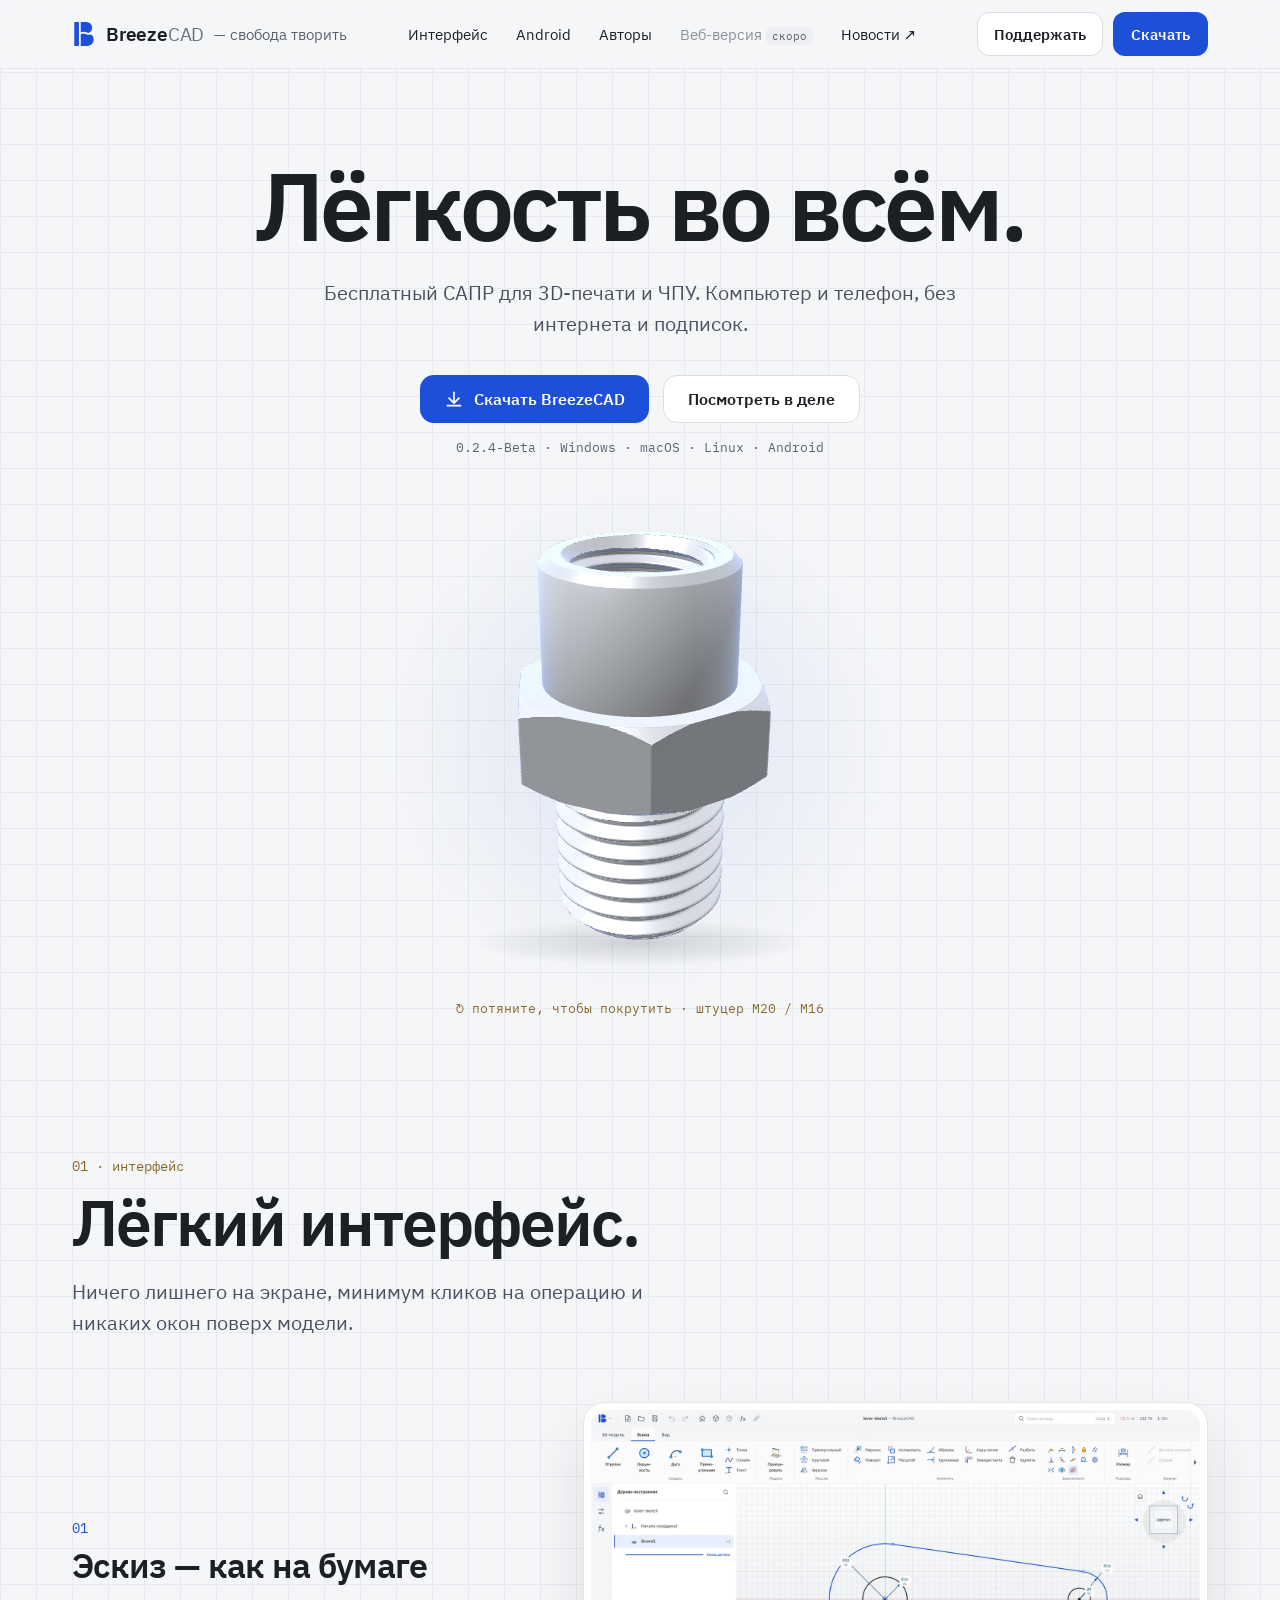
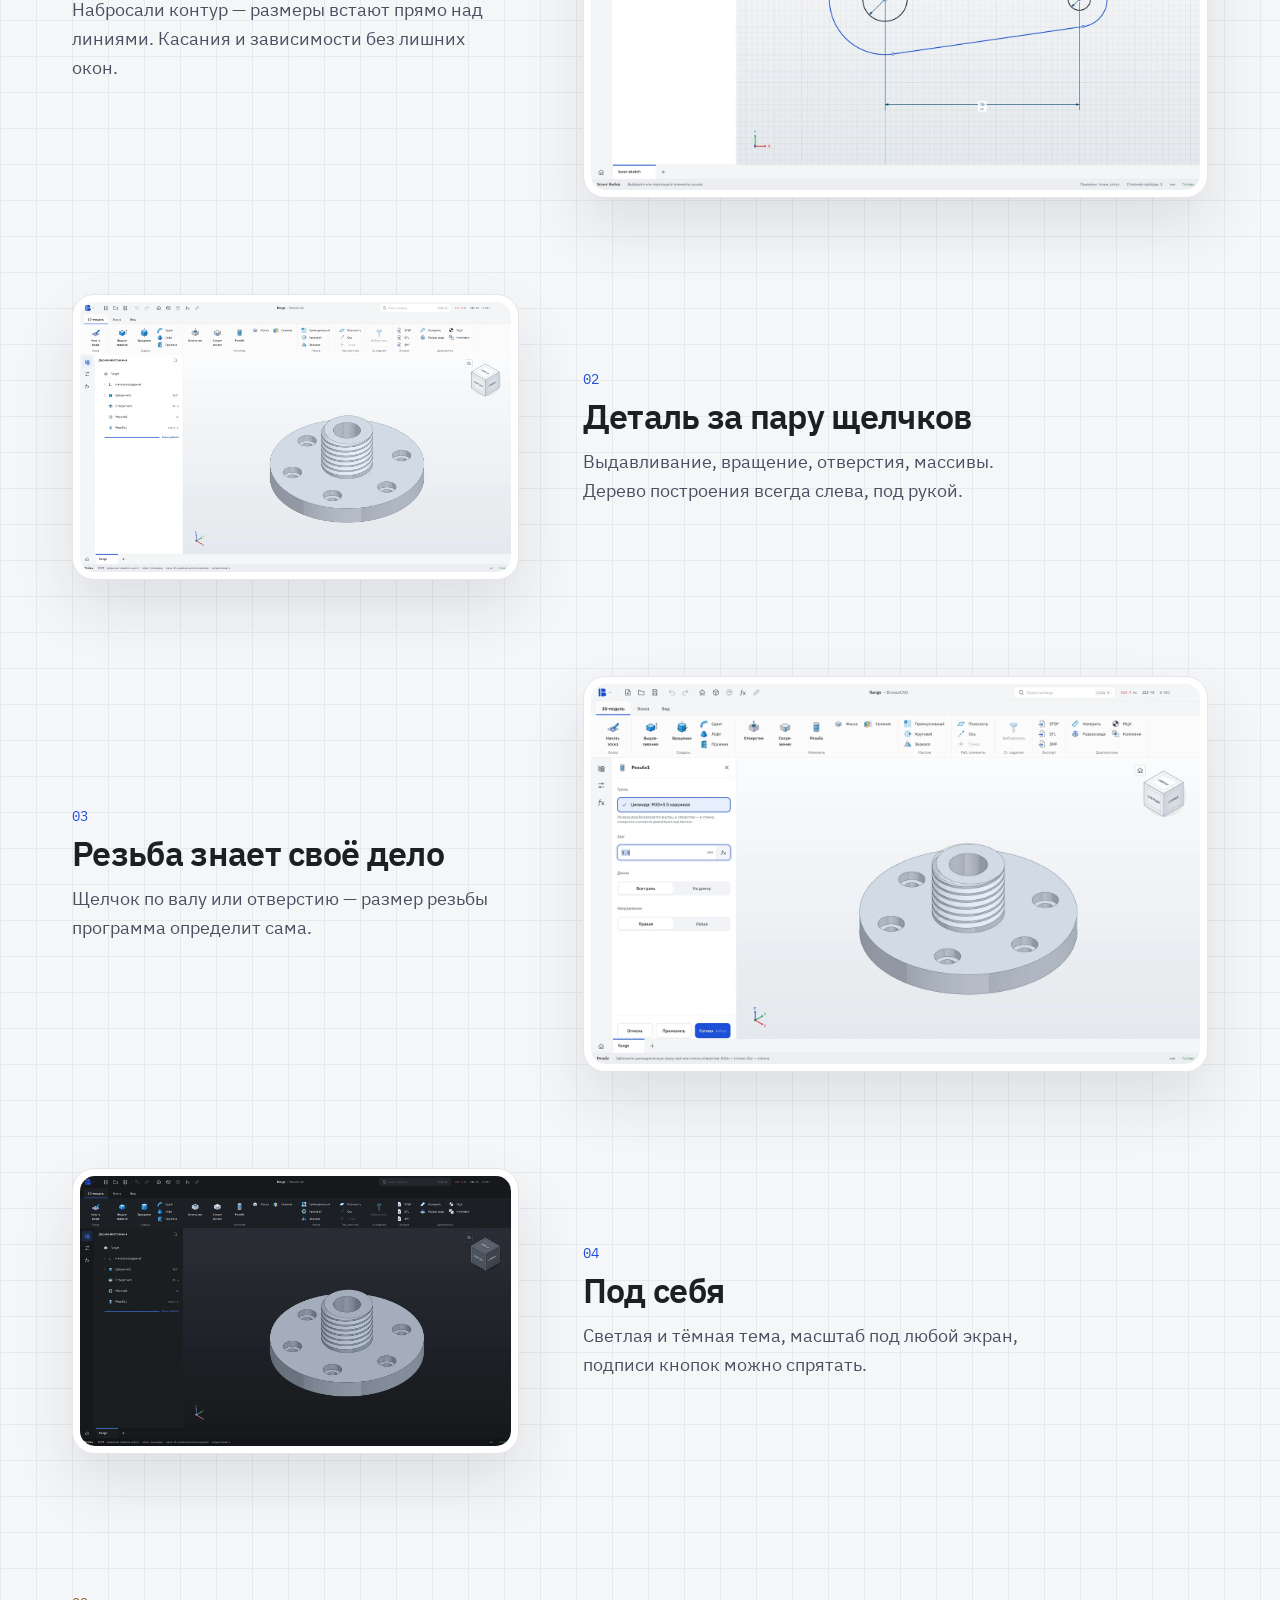
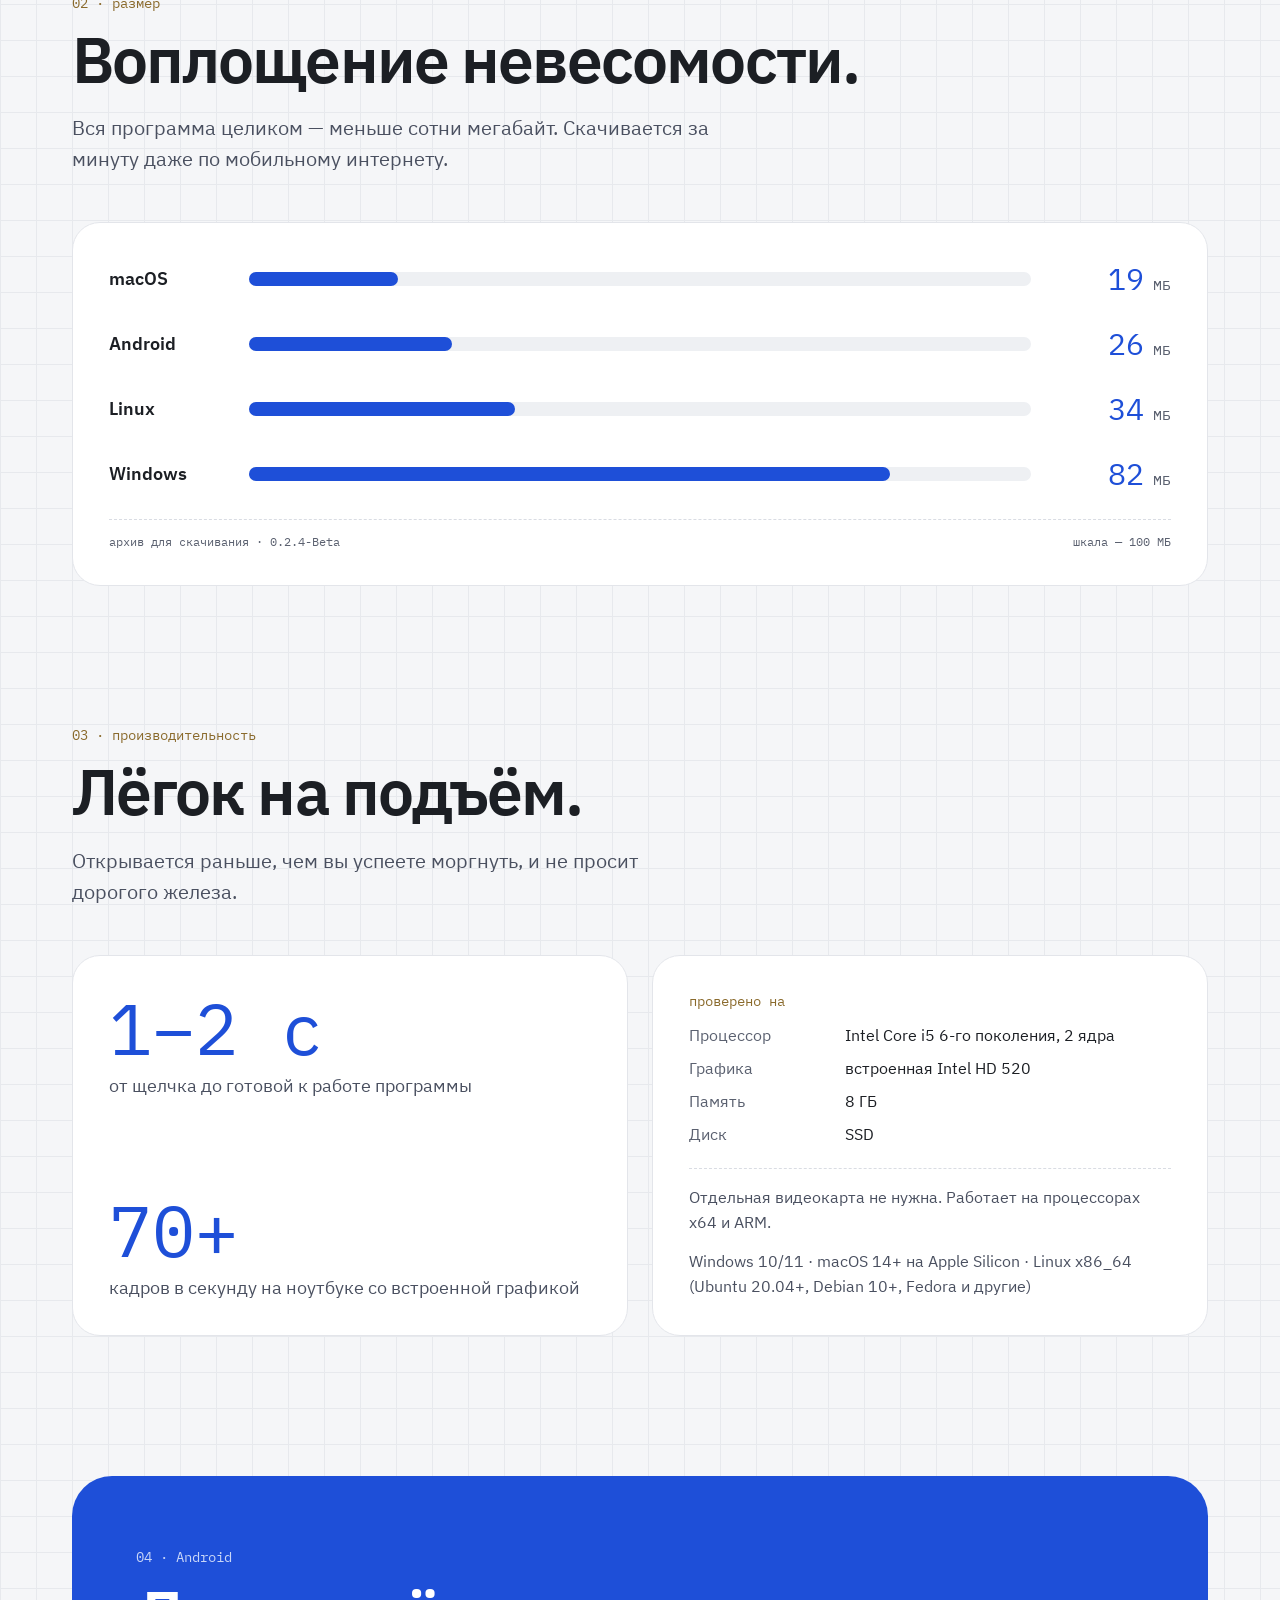
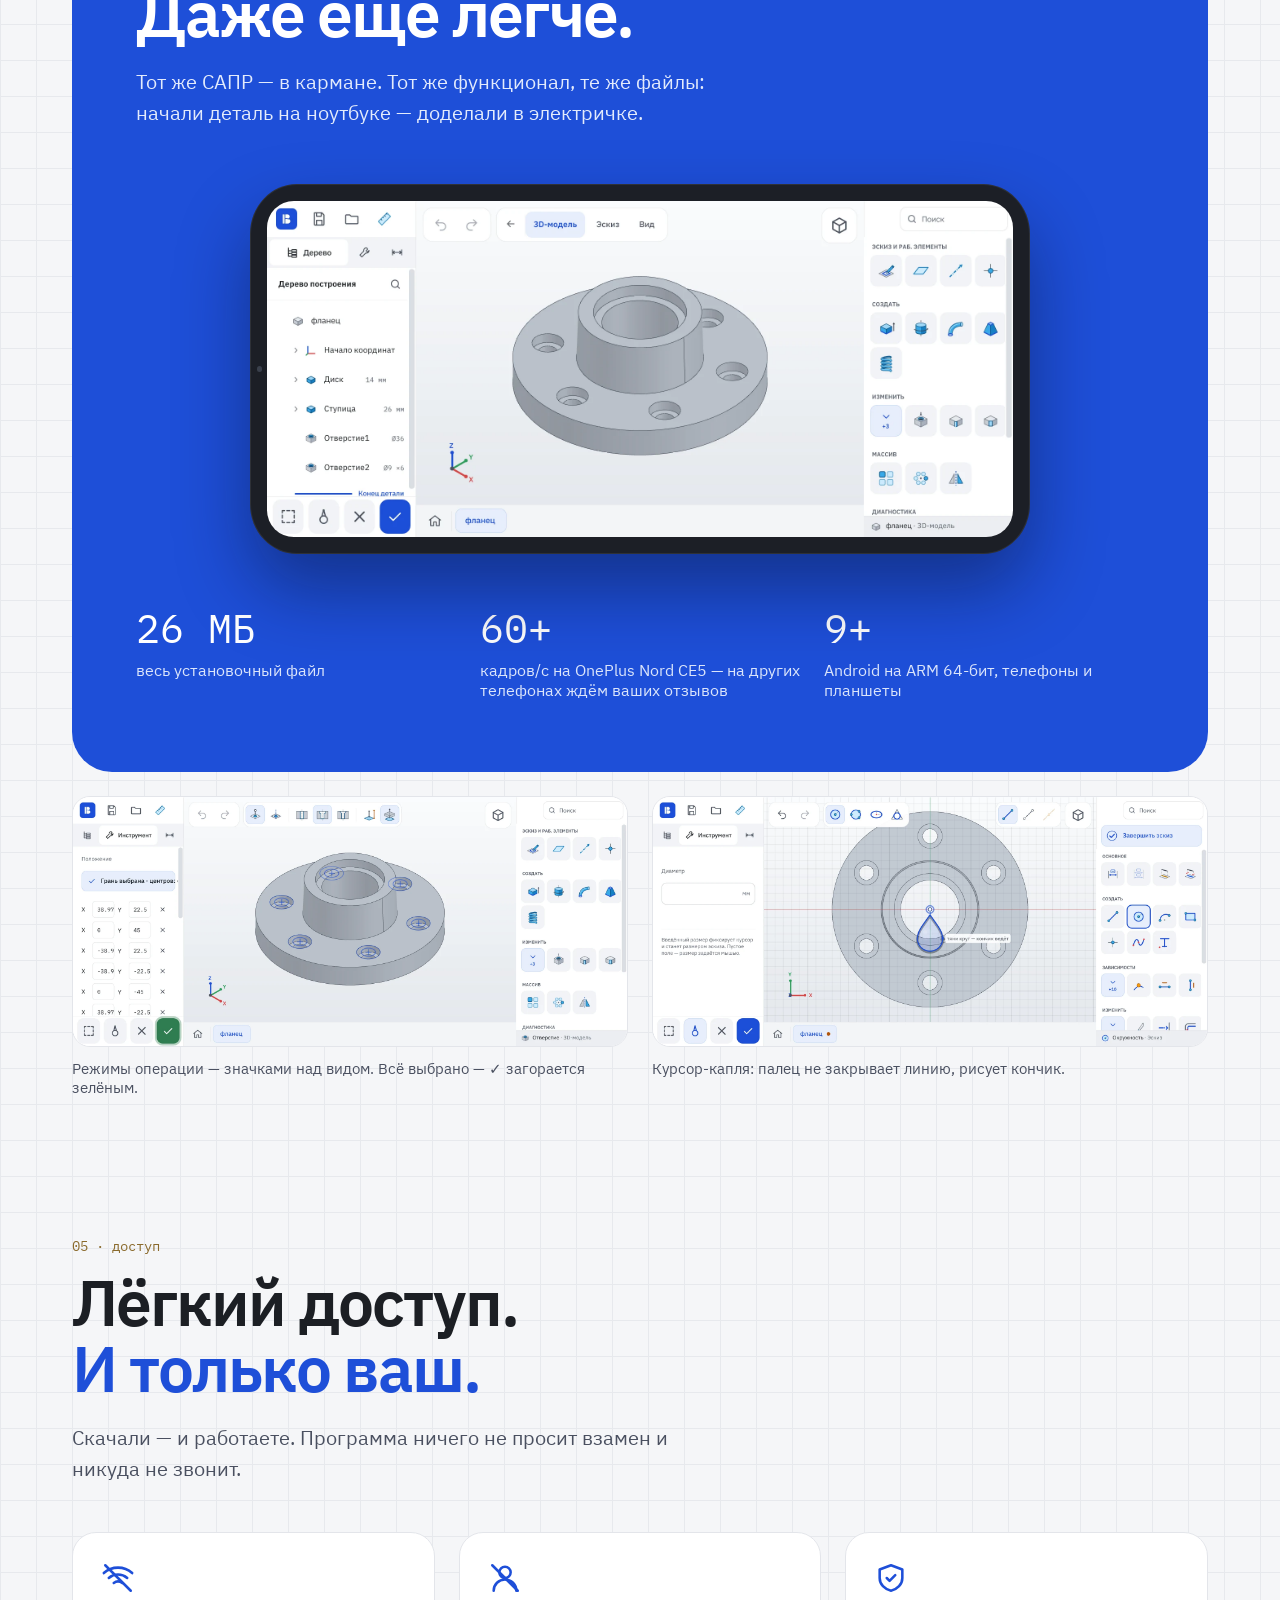
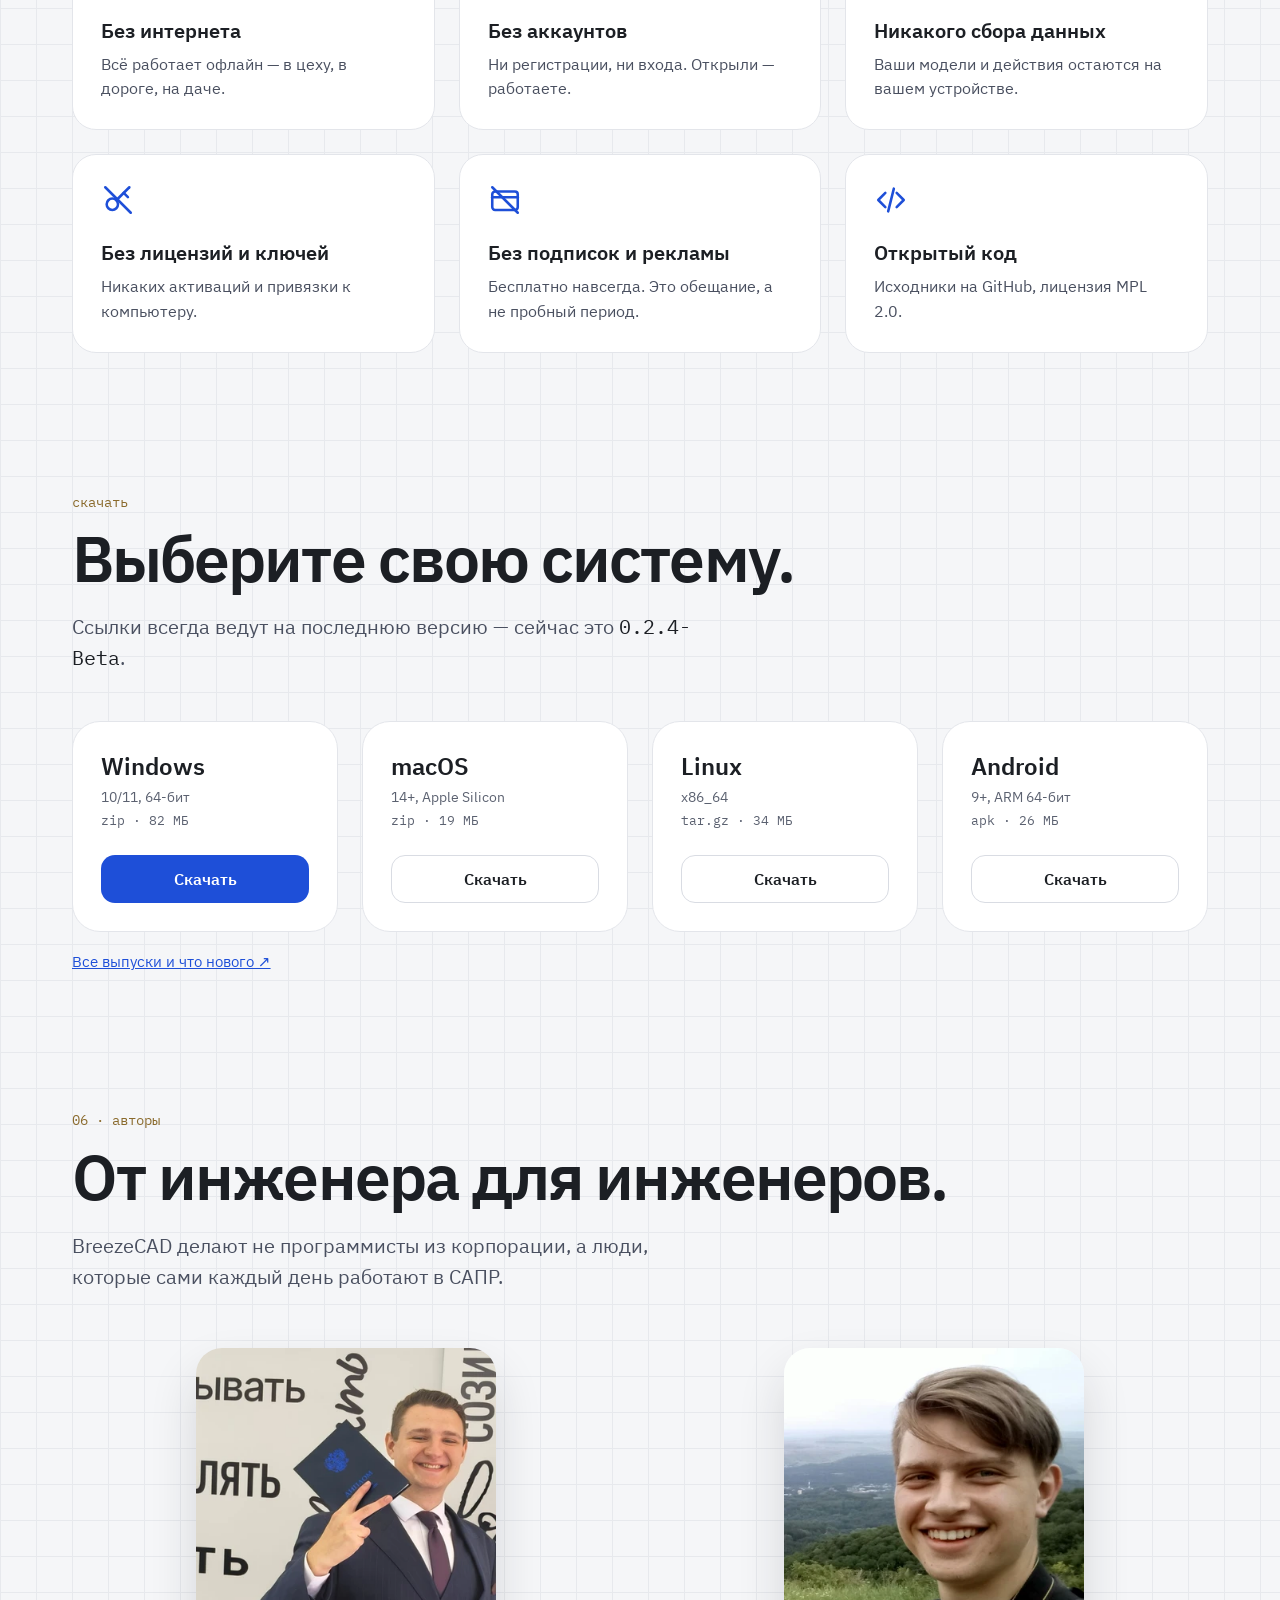
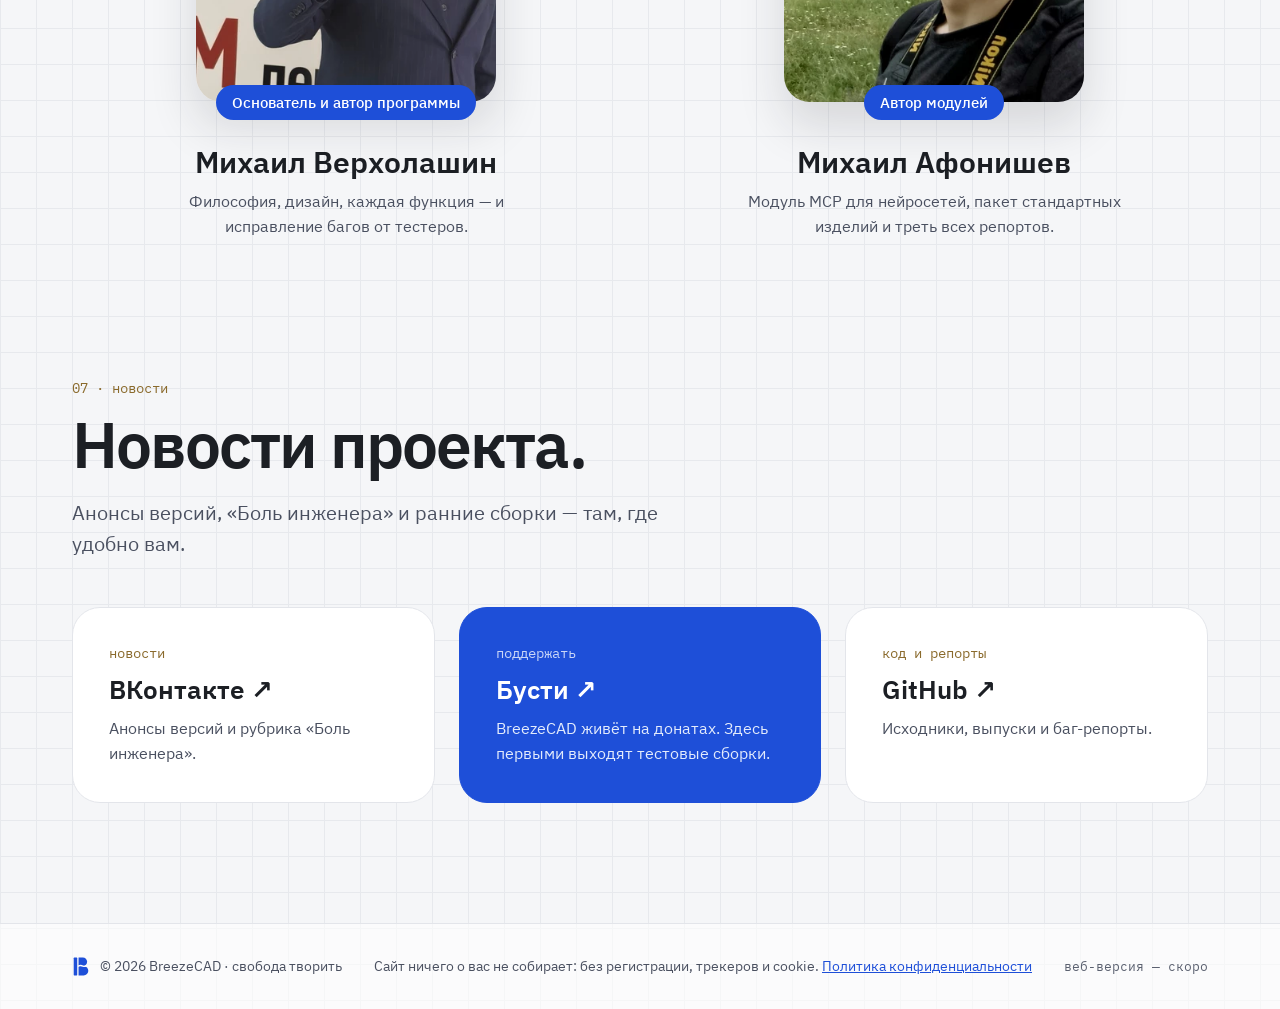
==== index.html @ b990fc13 "Сайт BreezeCAD: главная, конфиденциальность, 404 Статический сайт без сборки и сторонних запросов: с" ====
<!doctype html>
<html lang="ru">
<head>
<meta charset="utf-8">
<meta name="viewport" content="width=device-width, initial-scale=1">
<title>BreezeCAD — свобода творить</title>
<meta name="description" content="Бесплатный лёгкий САПР для 3D-печати и ЧПУ. Windows, macOS, Linux и Android. Без интернета, подписок и сбора данных.">
<meta name="theme-color" content="#f5f6f8">
<link rel="icon" href="favicon.svg" type="image/svg+xml">
<meta property="og:type" content="website">
<meta property="og:title" content="BreezeCAD — свобода творить">
<meta property="og:description" content="Бесплатный лёгкий САПР для 3D-печати и ЧПУ. Компьютер и телефон, без интернета и подписок.">
<meta property="og:image" content="https://breezecad.ru/assets/img/og.jpg">
<meta property="og:url" content="https://breezecad.ru/">
<link rel="canonical" href="https://breezecad.ru/">
<meta name="twitter:card" content="summary_large_image">
<link rel="preload" href="assets/fonts/IBMPlexSans-SemiBold.woff" as="font" type="font/woff" crossorigin>
<style>
@font-face{font-family:'IBM Plex Sans';src:url(assets/fonts/IBMPlexSans-Regular.woff) format('woff');font-weight:400;font-display:swap}
@font-face{font-family:'IBM Plex Sans';src:url(assets/fonts/IBMPlexSans-Medium.woff) format('woff');font-weight:500;font-display:swap}
@font-face{font-family:'IBM Plex Sans';src:url(assets/fonts/IBMPlexSans-SemiBold.woff) format('woff');font-weight:600 700;font-display:swap}
@font-face{font-family:'IBM Plex Mono';src:url(assets/fonts/IBMPlexMono-Regular.woff) format('woff');font-weight:400 500;font-display:swap}
body{margin:0;background:#f5f6f8;-webkit-text-size-adjust:100%}
a{color:#1e4fd8}a:hover{color:#163ea8}
html{scroll-behavior:smooth;scroll-padding-top:84px}
.bz *{box-sizing:border-box}
.bz{overflow-x:clip;font-family:'IBM Plex Sans',system-ui,sans-serif;color:#1c1f24;background-color:#f5f6f8;background-image:linear-gradient(#e7e9ed 1px,transparent 1px),linear-gradient(90deg,#e7e9ed 1px,transparent 1px);background-size:36px 36px}
.mono{font-family:'IBM Plex Mono',ui-monospace,monospace}
.wrap{max-width:1200px;margin:0 auto;padding:0 32px}
.sec{padding-top:140px}
.kick{margin:0;font:500 14px 'IBM Plex Mono',monospace;color:#8a6a2c}
.h2{margin:14px 0 0;font-size:64px;line-height:1.04;letter-spacing:-0.03em;font-weight:700}
.lead{margin:20px 0 0;font-size:20px;line-height:1.55;color:#4a5060;max-width:640px}
.nav a{color:#1c1f24;text-decoration:none;font-size:15px;padding:10px 2px}
.nav a:hover{color:#1e4fd8}
.btn{display:inline-flex;align-items:center;justify-content:center;gap:10px;min-height:48px;padding:0 24px;border-radius:14px;font-weight:600;font-size:16px;text-decoration:none;transition:transform .25s ease,background .25s ease,border-color .25s ease}
.btn:hover{transform:translateY(-2px)}
.btn-blue{background:#1e4fd8;color:#fff}
.btn-blue:hover{background:#163ea8;color:#fff}
.btn-ghost{background:#fff;color:#1c1f24;border:1px solid #d9dce3}
.btn-ghost:hover{color:#1e4fd8;border-color:#1e4fd8}
.card{background:#fff;border:1px solid #e3e5ea;border-radius:28px;padding:36px}
.g2{display:grid;grid-template-columns:repeat(2,minmax(0,1fr));gap:24px}
.g3{display:grid;grid-template-columns:repeat(3,minmax(0,1fr));gap:24px}
.g4{display:grid;grid-template-columns:repeat(4,minmax(0,1fr));gap:24px}
.lang button{border:0;background:transparent;font:500 13px 'IBM Plex Mono',monospace;color:#5b6170;min-width:40px;min-height:34px;border-radius:9px;cursor:pointer}
.lang button.on{background:#1c1f24;color:#fff}
.shot{display:block;width:100%;height:auto;border-radius:18px;border:1px solid #e3e5ea;background:#fff}
.step-row{display:grid;grid-template-columns:minmax(0,5fr) minmax(0,7fr);gap:64px;align-items:center}
.step-row.flip .step-text{order:2}
.step-n{font:500 14px 'IBM Plex Mono',monospace;color:#1e4fd8}
.step-text h3{margin:10px 0 12px;font-size:34px;letter-spacing:-0.02em;line-height:1.1}
.step-text p{margin:0;font-size:18px;line-height:1.6;color:#4a5060;max-width:440px}
.bar{height:14px;border-radius:7px;background:#1e4fd8;transform-origin:left}
.tile{background:#fff;border:1px solid #e3e5ea;border-radius:24px;padding:28px}
.tile h3{margin:18px 0 8px;font-size:20px}
.tile p{margin:0;color:#4a5060;line-height:1.55}
#bz-part{display:block;width:100%;height:520px;cursor:grab;touch-action:pan-y}
#bz-part:active{cursor:grabbing}

@keyframes rise{from{opacity:0;transform:translateY(28px)}to{opacity:1;transform:none}}
@keyframes zoom{from{opacity:.2;transform:scale(.86) translateY(40px)}to{opacity:1;transform:none}}
@keyframes grow{from{transform:scaleX(0)}to{transform:scaleX(1)}}
@keyframes partIn{from{opacity:0;transform:translateY(30px) scale(.94)}to{opacity:1;transform:none}}
.in{animation:rise .9s cubic-bezier(.2,.7,.2,1) both}
.d1{animation-delay:.12s}.d2{animation-delay:.24s}.d3{animation-delay:.36s}
.part-in{animation:partIn 1.2s .3s cubic-bezier(.2,.7,.2,1) both}
@supports (animation-timeline: view()){
.rv{animation:rise linear both;animation-timeline:view();animation-range:entry 0% cover 26%}
.zm{animation:zoom linear both;animation-timeline:view();animation-range:entry 0% cover 40%}
.gr{animation:grow linear both;animation-timeline:view();animation-range:entry 10% cover 45%}
}
@media (prefers-reduced-motion: reduce){.bz *{animation:none!important;transition:none!important}html{scroll-behavior:auto}}
@media (max-width:980px){
.nav-links{display:none!important}
.g4{grid-template-columns:repeat(2,minmax(0,1fr))}
.g3{grid-template-columns:repeat(2,minmax(0,1fr))}
.step-row{grid-template-columns:minmax(0,1fr);gap:24px}
.step-row.flip .step-text{order:0}
.h2{font-size:48px}
.hero-h{font-size:64px!important}
}
@media (max-width:600px){
.wrap{padding:0 16px}
.g2,.g3,.g4{grid-template-columns:minmax(0,1fr)}
.lang,.hide-sm{display:none!important}
.h2{font-size:38px}
.hero-h{font-size:46px!important}
.lead{font-size:18px}
.card{padding:24px}
.sec{padding-top:96px}
#bz-part{height:360px}
.wrow{grid-template-columns:76px minmax(0,1fr) 92px!important;gap:12px!important}
.wrow .mono{font-size:24px!important}
.hbtn{padding:0 12px!important;font-size:14px!important;min-height:40px!important}
.wordmark{display:none!important}

.step-text h3{font-size:26px}
}
</style>
</head>
<body>
<div class="bz">

<header style="position: sticky; top: 0; z-index: 20; background: rgba(245,246,248,0.84); backdrop-filter: blur(16px); -webkit-backdrop-filter: blur(16px); border-bottom: 1px solid #e3e5ea">
<div class="wrap" style="display: flex; align-items: center; justify-content: space-between; gap: 16px; min-height: 68px">
<a href="#top" style="display: flex; align-items: center; gap: 10px; text-decoration: none; color: #1c1f24; flex-shrink: 0" aria-label="BreezeCAD — свобода творить, наверх">
<img src="assets/mark.svg" width="24" height="28" alt="">
<span class="wordmark" style="font-size: 19px; font-weight: 700; letter-spacing: -0.01em">Breeze<span style="font-weight: 400; color: #6b7182">CAD</span></span>
<span class="hide-sm" style="font-size: 15px; color: #5b6170">— свобода творить</span>
</a>
<nav class="nav nav-links" style="display: flex; align-items: center; gap: 24px" aria-label="Разделы">
<a href="#interface">Интерфейс</a>
<a href="#android">Android</a>
<a href="#authors">Авторы</a>
<span style="color: #8b909c; font-size: 15px; padding: 10px 2px">Веб-версия <span class="mono" style="font-size: 11px; padding: 2px 6px; border-radius: 6px; background: #eceef2; color: #5b6170">скоро</span></span>
<a href="https://vk.ru/breezecad" target="_blank" rel="noopener">Новости ↗</a>
</nav>
<div style="display: flex; align-items: center; gap: 10px; flex-shrink: 0">
<a href="https://boosty.to/breezecad" target="_blank" rel="noopener" class="btn btn-ghost hbtn" style="min-height: 44px; padding: 0 16px; font-size: 15px; border-radius: 12px">Поддержать</a>
<a class="btn btn-blue hbtn" href="#download" style="min-height: 44px; padding: 0 18px; font-size: 15px; border-radius: 12px">Скачать</a>
</div>
</div>
</header>

<section id="top" class="wrap" style="padding-top: 88px; text-align: center">
<h1 class="hero-h in" style="margin: 0; font-size: 96px; line-height: 1; letter-spacing: -0.04em; font-weight: 700">Лёгкость во всём.</h1>
<p class="lead in d1" style="margin: 24px auto 0">Бесплатный САПР для 3D-печати и ЧПУ. Компьютер и телефон, без интернета и подписок.</p>
<div class="in d2" style="display: flex; gap: 14px; margin-top: 36px; flex-wrap: wrap; justify-content: center">
<a class="btn btn-blue" href="#download">
<svg width="20" height="20" viewBox="0 0 24 24" fill="none" stroke="currentColor" stroke-width="2" stroke-linecap="round" stroke-linejoin="round" aria-hidden="true"><path d="M12 4v12"></path><path d="M6 11l6 6 6-6"></path><path d="M4 20h16"></path></svg>
Скачать BreezeCAD</a>
<a class="btn btn-ghost" href="#interface">Посмотреть в деле</a>
</div>
<p class="mono in d3" style="margin: 16px 0 0; font-size: 13px; color: #5b6170">0.2.4-Beta · Windows · macOS · Linux · Android</p>
<div class="part-in" style="position: relative; margin-top: 24px">
<div aria-hidden="true" style="position: absolute; left: 50%; bottom: 34px; width: 340px; height: 46px; transform: translateX(-50%); border-radius: 50%; background: radial-gradient(closest-side, rgba(28,31,36,0.16), rgba(28,31,36,0))"></div>
<div aria-hidden="true" style="position: absolute; left: 50%; top: 50%; width: 520px; height: 520px; transform: translate(-50%,-50%); border-radius: 50%; background: radial-gradient(closest-side, rgba(30,79,216,0.10), rgba(30,79,216,0))"></div>
<canvas id="bz-part" role="img" aria-label="3D-модель штуцера с наружной резьбой M20 и внутренней M16 — её можно покрутить" style="position: relative"></canvas>
</div>
<p class="mono" style="margin: 0; font-size: 13px; color: #8a6a2c">↻ потяните, чтобы покрутить · штуцер M20 / M16</p>
</section>

<section id="interface" class="wrap sec">
<p class="kick rv">01 · интерфейс</p>
<h2 class="h2 rv">Лёгкий интерфейс.</h2>
<p class="lead rv">Ничего лишнего на экране, минимум кликов на операцию и никаких окон поверх модели.</p>
<div style="display: flex; flex-direction: column; gap: 96px; margin-top: 64px">
<div class="step-row rv">
<div class="step-text"><span class="step-n">01</span><h3>Эскиз — как на бумаге</h3><p>Набросали контур — размеры встают прямо над линиями. Касания и зависимости без лишних окон.</p></div>
<figure class="step-media zm" style="margin: 0"><div style="background: #fff; border: 1px solid #e3e5ea; border-radius: 22px; box-shadow: 0 30px 60px rgba(28,31,36,0.10); padding: 7px"><img src="assets/img/sketch.webp" alt="Эскиз рычага с размерами над линиями" loading="lazy" style="display: block; width: 100%; height: auto; aspect-ratio: 16 / 10; border-radius: 15px"></div></figure>
</div>
<div class="step-row rv flip">
<div class="step-text"><span class="step-n">02</span><h3>Деталь за пару щелчков</h3><p>Выдавливание, вращение, отверстия, массивы. Дерево построения всегда слева, под рукой.</p></div>
<figure class="step-media zm" style="margin: 0"><div style="background: #fff; border: 1px solid #e3e5ea; border-radius: 22px; box-shadow: 0 30px 60px rgba(28,31,36,0.10); padding: 7px"><img src="assets/img/model-light.webp" alt="Фланец с деревом построения слева" loading="lazy" style="display: block; width: 100%; height: auto; aspect-ratio: 16 / 10; border-radius: 15px"></div></figure>
</div>
<div class="step-row rv">
<div class="step-text"><span class="step-n">03</span><h3>Резьба знает своё дело</h3><p>Щелчок по валу или отверстию — размер резьбы программа определит сама.</p></div>
<figure class="step-media zm" style="margin: 0"><div style="background: #fff; border: 1px solid #e3e5ea; border-radius: 22px; box-shadow: 0 30px 60px rgba(28,31,36,0.10); padding: 7px"><img src="assets/img/thread.webp" alt="Панель резьбы: размер M30×3.5 определён сам" loading="lazy" style="display: block; width: 100%; height: auto; aspect-ratio: 16 / 10; border-radius: 15px"></div></figure>
</div>
<div class="step-row rv flip">
<div class="step-text"><span class="step-n">04</span><h3>Под себя</h3><p>Светлая и тёмная тема, масштаб под любой экран, подписи кнопок можно спрятать.</p></div>
<figure class="step-media zm" style="margin: 0"><div style="background: #fff; border: 1px solid #e3e5ea; border-radius: 22px; box-shadow: 0 30px 60px rgba(28,31,36,0.10); padding: 7px"><img src="assets/img/model-dark.webp" alt="BreezeCAD в тёмной теме" loading="lazy" style="display: block; width: 100%; height: auto; aspect-ratio: 16 / 10; border-radius: 15px"></div></figure>
</div>
</div>
</section>

<section id="weight" class="wrap sec">
<p class="kick rv">02 · размер</p>
<h2 class="h2 rv">Воплощение невесомости.</h2>
<p class="lead rv">Вся программа целиком — меньше сотни мегабайт. Скачивается за минуту даже по мобильному интернету.</p>
<div class="card rv" style="margin-top: 48px; display: flex; flex-direction: column; gap: 26px">
<div class="wrow" style="display: grid; grid-template-columns: 120px minmax(0, 1fr) 120px; align-items: center; gap: 20px"><span style="font-size: 18px; font-weight: 600">macOS</span><div style="background: #eef0f3; border-radius: 7px"><div class="bar gr" style="width: 19%"></div></div><span class="mono" style="font-size: 30px; color: #1e4fd8; text-align: right">19<span style="font-size: 15px; color: #5b6170"> МБ</span></span></div>
<div class="wrow" style="display: grid; grid-template-columns: 120px minmax(0, 1fr) 120px; align-items: center; gap: 20px"><span style="font-size: 18px; font-weight: 600">Android</span><div style="background: #eef0f3; border-radius: 7px"><div class="bar gr" style="width: 26%"></div></div><span class="mono" style="font-size: 30px; color: #1e4fd8; text-align: right">26<span style="font-size: 15px; color: #5b6170"> МБ</span></span></div>
<div class="wrow" style="display: grid; grid-template-columns: 120px minmax(0, 1fr) 120px; align-items: center; gap: 20px"><span style="font-size: 18px; font-weight: 600">Linux</span><div style="background: #eef0f3; border-radius: 7px"><div class="bar gr" style="width: 34%"></div></div><span class="mono" style="font-size: 30px; color: #1e4fd8; text-align: right">34<span style="font-size: 15px; color: #5b6170"> МБ</span></span></div>
<div class="wrow" style="display: grid; grid-template-columns: 120px minmax(0, 1fr) 120px; align-items: center; gap: 20px"><span style="font-size: 18px; font-weight: 600">Windows</span><div style="background: #eef0f3; border-radius: 7px"><div class="bar gr" style="width: 82%"></div></div><span class="mono" style="font-size: 30px; color: #1e4fd8; text-align: right">82<span style="font-size: 15px; color: #5b6170"> МБ</span></span></div>
<div style="display: flex; justify-content: space-between; gap: 12px; border-top: 1px dashed #d9dce3; padding-top: 14px"><span class="mono" style="font-size: 12px; color: #5b6170">архив для скачивания · 0.2.4-Beta</span><span class="mono" style="font-size: 12px; color: #5b6170">шкала — 100 МБ</span></div>
</div>
</section>

<section id="speed" class="wrap sec">
<p class="kick rv">03 · производительность</p>
<h2 class="h2 rv">Лёгок на подъём.</h2>
<p class="lead rv">Открывается раньше, чем вы успеете моргнуть, и не просит дорогого железа.</p>
<div class="g2" style="margin-top: 48px">
<div class="card rv" style="display: flex; flex-direction: column; justify-content: space-between; gap: 32px">
<div><div class="mono" style="font-size: 72px; line-height: 1; color: #1e4fd8">1–2 с</div><div style="margin-top: 10px; font-size: 18px; color: #4a5060">от щелчка до готовой к работе программы</div></div>
<div><div class="mono" style="font-size: 72px; line-height: 1; color: #1e4fd8">70+</div><div style="margin-top: 10px; font-size: 18px; color: #4a5060">кадров в секунду на ноутбуке со встроенной графикой</div></div>
</div>
<div class="card rv" style="display: flex; flex-direction: column; gap: 14px">
<p class="kick">проверено на</p>
<div style="display: grid; grid-template-columns: 140px minmax(0, 1fr); gap: 10px 16px; font-size: 16px; line-height: 1.45">
<span style="color: #5b6170">Процессор</span><span>Intel Core i5 6-го поколения, 2 ядра</span>
<span style="color: #5b6170">Графика</span><span>встроенная Intel HD 520</span>
<span style="color: #5b6170">Память</span><span>8 ГБ</span>
<span style="color: #5b6170">Диск</span><span>SSD</span>
</div>
<p style="margin: 8px 0 0; padding-top: 16px; border-top: 1px dashed #d9dce3; color: #4a5060; line-height: 1.55">Отдельная видеокарта не нужна. Работает на процессорах x64 и ARM.</p>
<p style="margin: 0; color: #4a5060; line-height: 1.55">Windows 10/11 · macOS 14+ на Apple Silicon · Linux x86_64 (Ubuntu 20.04+, Debian 10+, Fedora и другие)</p>
</div>
</div>
</section>

<section id="android" class="wrap sec">
<div class="rv" style="background: #1e4fd8; border-radius: 40px; padding: 72px 64px; color: #fff; overflow: hidden">
<p class="mono" style="margin: 0; font-size: 14px; color: #c9d6f7">04 · Android</p>
<h2 class="h2" style="color: #fff">Даже ещё легче.</h2>
<p class="lead" style="color: #e3ebfc">Тот же САПР — в кармане. Тот же функционал, те же файлы: начали деталь на ноутбуке — доделали в электричке.</p>
<div class="zm" style="margin: 56px auto 0; max-width: 780px">
<div style="position: relative; padding: 2.2%; border-radius: 6% / 13.5%; background: #1c1f26; box-shadow: inset 0 0 0 1px rgba(255,255,255,0.08), 0 36px 72px rgba(6,10,30,0.40)">
<span aria-hidden="true" style="position: absolute; left: 0.85%; top: 50%; width: 0.75%; aspect-ratio: 1; transform: translateY(-50%); border-radius: 50%; background: #3a404c"></span>
<img src="assets/img/android-model.webp" alt="BreezeCAD на телефоне: фланец в 3D, дерево построения и панель инструментов" style="display: block; width: 100%; height: auto; aspect-ratio: 1830 / 824; border-radius: 3.6% / 8%">
</div>
</div>
<div class="g3" style="margin-top: 48px">
<div><div class="mono" style="font-size: 40px">26 МБ</div><div style="margin-top: 6px; color: #dbe5fb">весь установочный файл</div></div>
<div><div class="mono" style="font-size: 40px">60+</div><div style="margin-top: 6px; color: #dbe5fb">кадров/с на OnePlus Nord CE5 — на других телефонах ждём ваших отзывов</div></div>
<div><div class="mono" style="font-size: 40px">9+</div><div style="margin-top: 6px; color: #dbe5fb">Android на ARM 64-бит, телефоны и планшеты</div></div>
</div>
</div>
<div class="g2" style="margin-top: 24px">
<figure class="rv" style="margin: 0"><img class="shot" src="assets/img/android-hole.webp" alt="Правка отверстий на телефоне, кнопка подтверждения зелёная" style="aspect-ratio: 1830 / 824"><figcaption style="margin-top: 12px; font-size: 15px; color: #4a5060">Режимы операции — значками над видом. Всё выбрано — ✓ загорается зелёным.</figcaption></figure>
<figure class="rv" style="margin: 0"><img class="shot" src="assets/img/android-sketch.webp" alt="Эскиз на телефоне курсором-каплей" style="aspect-ratio: 1830 / 824"><figcaption style="margin-top: 12px; font-size: 15px; color: #4a5060">Курсор-капля: палец не закрывает линию, рисует кончик.</figcaption></figure>
</div>
</section>

<section id="access" class="wrap sec">
<p class="kick rv">05 · доступ</p>
<h2 class="h2 rv">Лёгкий доступ.<br><span style="color: #1e4fd8">И только ваш.</span></h2>
<p class="lead rv">Скачали — и работаете. Программа ничего не просит взамен и никуда не звонит.</p>
<div class="g3" style="margin-top: 48px">
<div class="tile rv"><svg width="34" height="34" viewBox="0 0 24 24" fill="none" stroke="#1e4fd8" stroke-width="1.8" stroke-linecap="round" stroke-linejoin="round" aria-hidden="true"><path d="M2 8.5a15 15 0 0 1 20 0"></path><path d="M5.5 12a10 10 0 0 1 13 0"></path><path d="M9 15.5a5 5 0 0 1 6 0"></path><path d="M3 3l18 18"></path></svg><h3>Без интернета</h3><p>Всё работает офлайн — в цеху, в дороге, на даче.</p></div>
<div class="tile rv"><svg width="34" height="34" viewBox="0 0 24 24" fill="none" stroke="#1e4fd8" stroke-width="1.8" stroke-linecap="round" stroke-linejoin="round" aria-hidden="true"><circle cx="12" cy="8" r="4"></circle><path d="M4 21a8 8 0 0 1 16 0"></path><path d="M3 3l18 18"></path></svg><h3>Без аккаунтов</h3><p>Ни регистрации, ни входа. Открыли — работаете.</p></div>
<div class="tile rv"><svg width="34" height="34" viewBox="0 0 24 24" fill="none" stroke="#1e4fd8" stroke-width="1.8" stroke-linecap="round" stroke-linejoin="round" aria-hidden="true"><path d="M12 3l8 3v6c0 4.5-3.5 8-8 9-4.5-1-8-4.5-8-9V6z"></path><path d="M9 12l2 2 4-4"></path></svg><h3>Никакого сбора данных</h3><p>Ваши модели и действия остаются на вашем устройстве.</p></div>
<div class="tile rv"><svg width="34" height="34" viewBox="0 0 24 24" fill="none" stroke="#1e4fd8" stroke-width="1.8" stroke-linecap="round" stroke-linejoin="round" aria-hidden="true"><circle cx="8" cy="15" r="4"></circle><path d="M11 12l9-9"></path><path d="M16 7l3 3"></path><path d="M3 3l18 18"></path></svg><h3>Без лицензий и ключей</h3><p>Никаких активаций и привязки к компьютеру.</p></div>
<div class="tile rv"><svg width="34" height="34" viewBox="0 0 24 24" fill="none" stroke="#1e4fd8" stroke-width="1.8" stroke-linecap="round" stroke-linejoin="round" aria-hidden="true"><rect x="3" y="6" width="18" height="13" rx="2"></rect><path d="M3 10h18"></path><path d="M3 3l18 18"></path></svg><h3>Без подписок и рекламы</h3><p>Бесплатно навсегда. Это обещание, а не пробный период.</p></div>
<div class="tile rv"><svg width="34" height="34" viewBox="0 0 24 24" fill="none" stroke="#1e4fd8" stroke-width="1.8" stroke-linecap="round" stroke-linejoin="round" aria-hidden="true"><path d="M8 7l-5 5 5 5"></path><path d="M16 7l5 5-5 5"></path><path d="M14 4l-4 16"></path></svg><h3>Открытый код</h3><p>Исходники на GitHub, лицензия MPL 2.0.</p></div>
</div>
</section>

<section id="download" class="wrap sec">
<p class="kick rv">скачать</p>
<h2 class="h2 rv">Выберите свою систему.</h2>
<p class="lead rv">Ссылки всегда ведут на последнюю версию — сейчас это <span class="mono" style="color: #1c1f24">0.2.4-Beta</span>.</p>
<div class="g4" style="margin-top: 48px">
<div class="card rv" style="padding: 28px; display: flex; flex-direction: column; gap: 6px"><span style="font-size: 24px; font-weight: 600">Windows</span><span style="font-size: 14px; color: #5b6170">10/11, 64-бит</span><span class="mono" style="font-size: 13px; color: #5b6170">zip · 82 МБ</span><a class="btn btn-blue" href="https://github.com/MikeVerx/breezecad/releases/latest/download/BreezeCAD-windows.zip" style="margin-top: 20px">Скачать</a></div>
<div class="card rv" style="padding: 28px; display: flex; flex-direction: column; gap: 6px"><span style="font-size: 24px; font-weight: 600">macOS</span><span style="font-size: 14px; color: #5b6170">14+, Apple Silicon</span><span class="mono" style="font-size: 13px; color: #5b6170">zip · 19 МБ</span><a class="btn btn-ghost" href="https://github.com/MikeVerx/breezecad/releases/latest/download/BreezeCAD-macos.zip" style="margin-top: 20px">Скачать</a></div>
<div class="card rv" style="padding: 28px; display: flex; flex-direction: column; gap: 6px"><span style="font-size: 24px; font-weight: 600">Linux</span><span style="font-size: 14px; color: #5b6170">x86_64</span><span class="mono" style="font-size: 13px; color: #5b6170">tar.gz · 34 МБ</span><a class="btn btn-ghost" href="https://github.com/MikeVerx/breezecad/releases/latest/download/BreezeCAD-linux.tar.gz" style="margin-top: 20px">Скачать</a></div>
<div class="card rv" style="padding: 28px; display: flex; flex-direction: column; gap: 6px"><span style="font-size: 24px; font-weight: 600">Android</span><span style="font-size: 14px; color: #5b6170">9+, ARM 64-бит</span><span class="mono" style="font-size: 13px; color: #5b6170">apk · 26 МБ</span><a class="btn btn-ghost" href="https://github.com/MikeVerx/breezecad/releases/latest/download/BreezeCAD-android.apk" style="margin-top: 20px">Скачать</a></div>
</div>
<p class="rv" style="margin: 20px 0 0; font-size: 15px; color: #5b6170"><a href="https://github.com/MikeVerx/breezecad/releases" target="_blank" rel="noopener">Все выпуски и что нового ↗</a></p>
</section>

<section id="authors" class="wrap sec">
<p class="kick rv">06 · авторы</p>
<h2 class="h2 rv">От инженера для инженеров.</h2>
<p class="lead rv">BreezeCAD делают не программисты из корпорации, а люди, которые сами каждый день работают в САПР.</p>
<div class="g2" style="margin-top: 56px; gap: 40px">
<div class="rv" style="text-align: center; display: flex; flex-direction: column; align-items: center">
<div style="position: relative; width: 300px; max-width: 100%">
<img src="assets/img/author-verkholashin.webp" alt="Михаил Верхолашин" style="display: block; width: 100%; height: auto; aspect-ratio: 376 / 444; object-fit: cover; border-radius: 26px; box-shadow: 0 24px 48px rgba(28,31,36,0.14)">
<span style="position: absolute; left: 50%; bottom: -18px; transform: translateX(-50%); white-space: nowrap; background: #1e4fd8; color: #fff; font-weight: 500; font-size: 15px; padding: 8px 16px; border-radius: 999px">Основатель и автор программы</span>
</div>
<h3 style="margin: 40px 0 8px; font-size: 30px">Михаил Верхолашин</h3>
<p style="margin: 0; max-width: 400px; color: #4a5060; line-height: 1.55">Философия, дизайн, каждая функция — и исправление багов от тестеров.</p>
</div>
<div class="rv" style="text-align: center; display: flex; flex-direction: column; align-items: center">
<div style="position: relative; width: 300px; max-width: 100%">
<img src="assets/img/author-afonishev.webp" alt="Михаил Афонишев" style="display: block; width: 100%; height: auto; aspect-ratio: 376 / 444; object-fit: cover; border-radius: 26px; box-shadow: 0 24px 48px rgba(28,31,36,0.14)">
<span style="position: absolute; left: 50%; bottom: -18px; transform: translateX(-50%); white-space: nowrap; background: #1e4fd8; color: #fff; font-weight: 500; font-size: 15px; padding: 8px 16px; border-radius: 999px">Автор модулей</span>
</div>
<h3 style="margin: 40px 0 8px; font-size: 30px">Михаил Афонишев</h3>
<p style="margin: 0; max-width: 400px; color: #4a5060; line-height: 1.55">Модуль MCP для нейросетей, пакет стандартных изделий и треть всех репортов.</p>
</div>
</div>
</section>

<section id="news" class="wrap sec" style="padding-bottom: 120px">
<p class="kick rv">07 · новости</p>
<h2 class="h2 rv">Новости проекта.</h2>
<p class="lead rv">Анонсы версий, «Боль инженера» и ранние сборки — там, где удобно вам.</p>
<div class="g3" style="margin-top: 48px">
<a class="card rv" href="https://vk.ru/breezecad" target="_blank" rel="noopener" style="text-decoration: none; color: #1c1f24; display: flex; flex-direction: column; gap: 10px"><span class="kick">новости</span><span style="font-size: 26px; font-weight: 600">ВКонтакте ↗</span><span style="color: #4a5060; line-height: 1.55">Анонсы версий и рубрика «Боль инженера».</span></a>
<a class="card rv" href="https://boosty.to/breezecad" target="_blank" rel="noopener" style="text-decoration: none; color: #fff; background: #1e4fd8; border-color: #1e4fd8; display: flex; flex-direction: column; gap: 10px"><span class="mono" style="font-size: 14px; color: #c9d6f7">поддержать</span><span style="font-size: 26px; font-weight: 600">Бусти ↗</span><span style="color: #e3ebfc; line-height: 1.55">BreezeCAD живёт на донатах. Здесь первыми выходят тестовые сборки.</span></a>
<a class="card rv" href="https://github.com/MikeVerx/breezecad" target="_blank" rel="noopener" style="text-decoration: none; color: #1c1f24; display: flex; flex-direction: column; gap: 10px"><span class="kick">код и репорты</span><span style="font-size: 26px; font-weight: 600">GitHub ↗</span><span style="color: #4a5060; line-height: 1.55">Исходники, выпуски и баг-репорты.</span></a>
</div>
</section>

<footer style="border-top: 1px solid #e3e5ea; background: rgba(255,255,255,0.6)">
<div class="wrap" style="display: flex; justify-content: space-between; align-items: center; gap: 20px; flex-wrap: wrap; padding-top: 32px; padding-bottom: 32px">
<div style="display: flex; align-items: center; gap: 10px">
<img src="assets/mark.svg" width="18" height="21" alt="">
<span style="font-size: 14px; color: #4a5060">© 2026 BreezeCAD · свобода творить</span>
</div>
<p style="margin: 0; font-size: 14px; color: #4a5060">Сайт ничего о вас не собирает: без регистрации, трекеров и cookie. <a href="privacy.html">Политика конфиденциальности</a></p>
<span class="mono" style="font-size: 13px; color: #5b6170">веб-версия — скоро</span>
</div>
</footer>

</div>
<script src="assets/part.js"></script>
<script>
(function () {
  var c = document.getElementById('bz-part');
  if (!c) return;
  var still = window.matchMedia && window.matchMedia('(prefers-reduced-motion: reduce)').matches;
  // build the part after the first paint, so the page shows at once
  requestAnimationFrame(function () { setTimeout(function () { bzMountPart(c, { auto: !still }); }, 30); });
})();
</script>
</body>
</html>
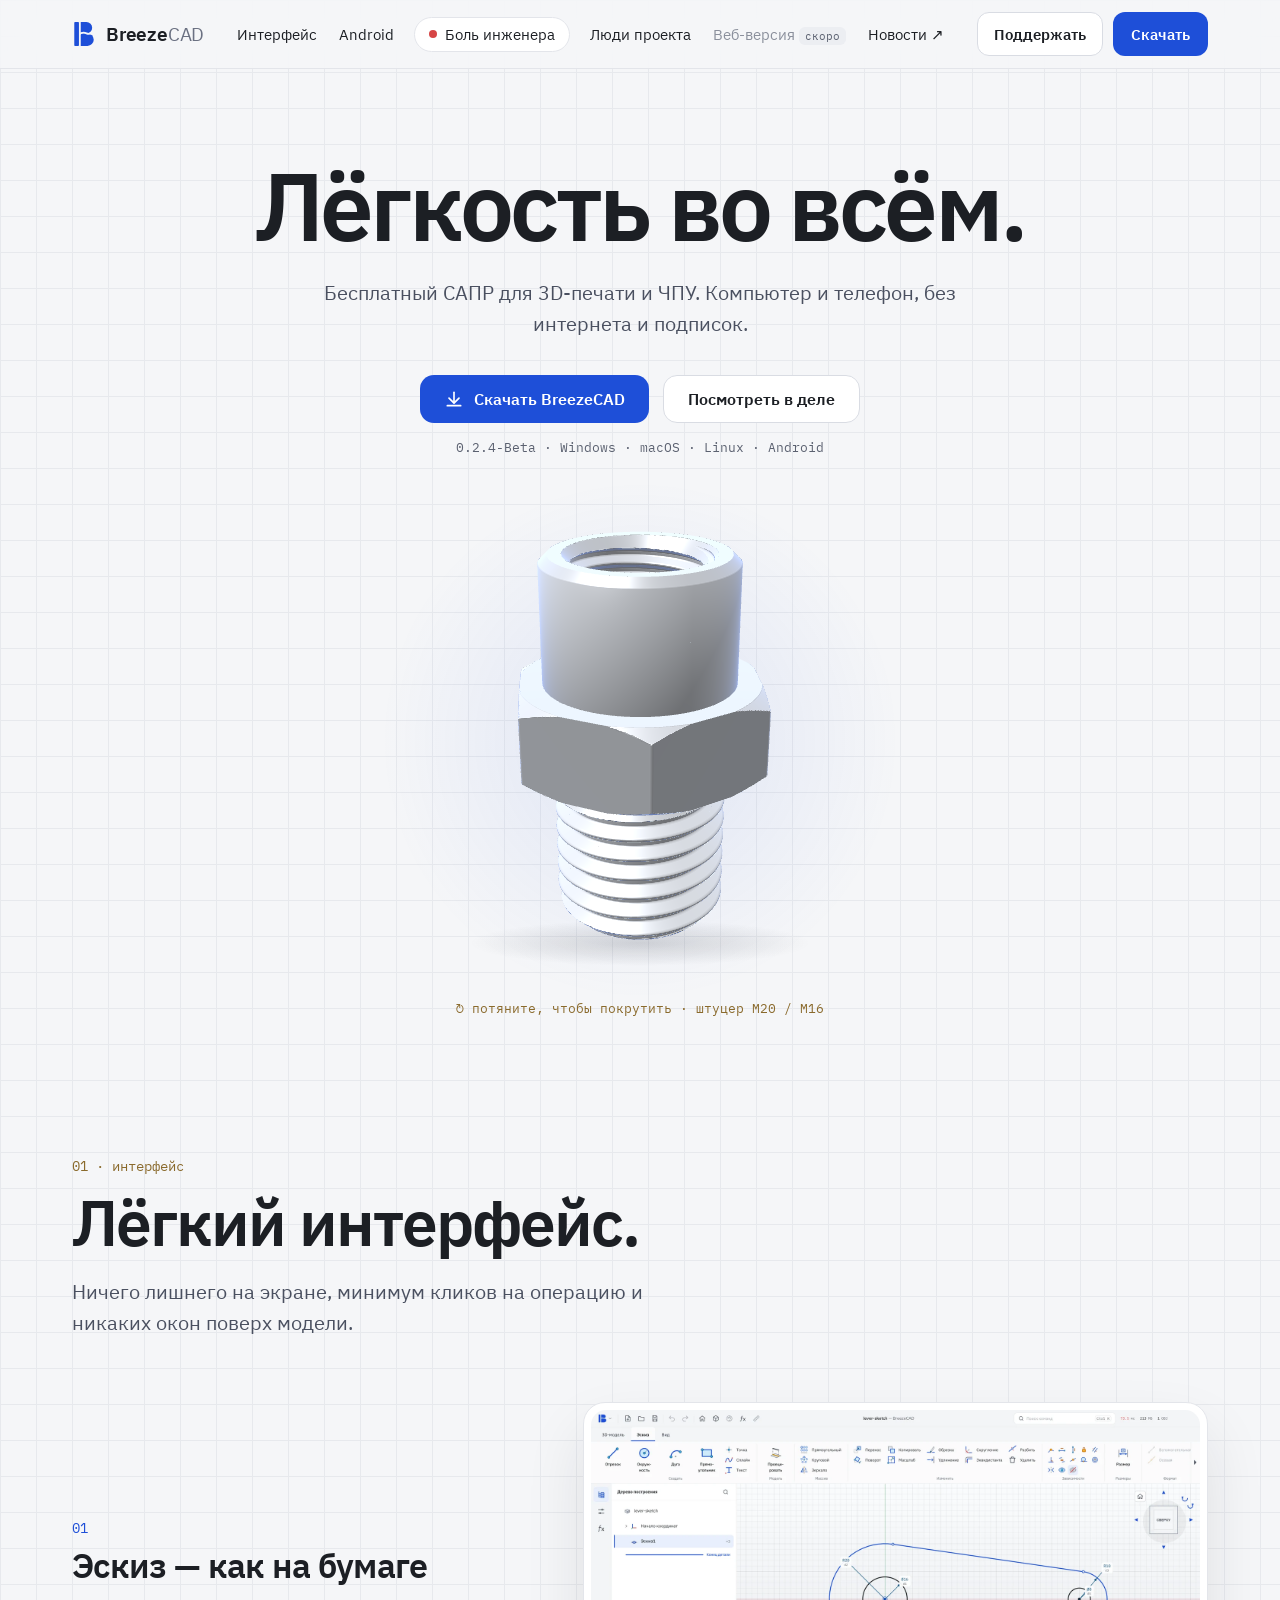
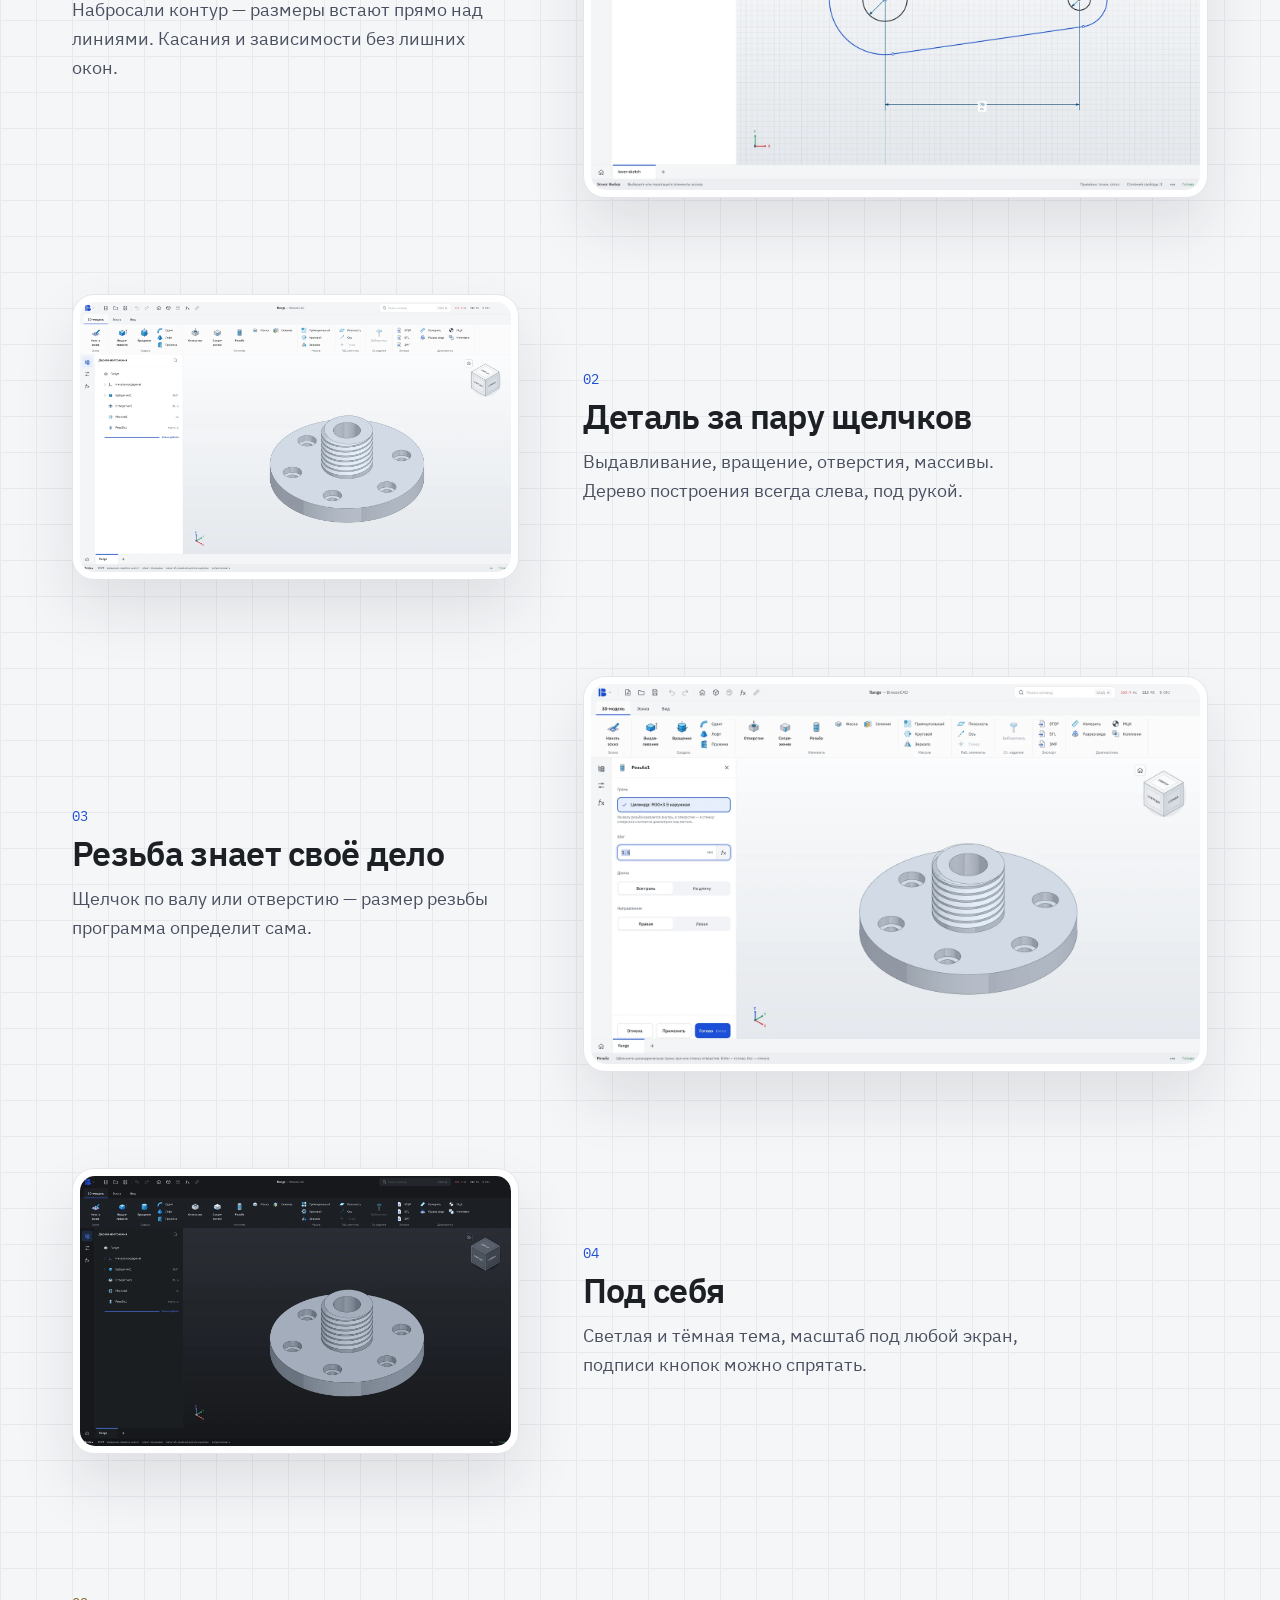
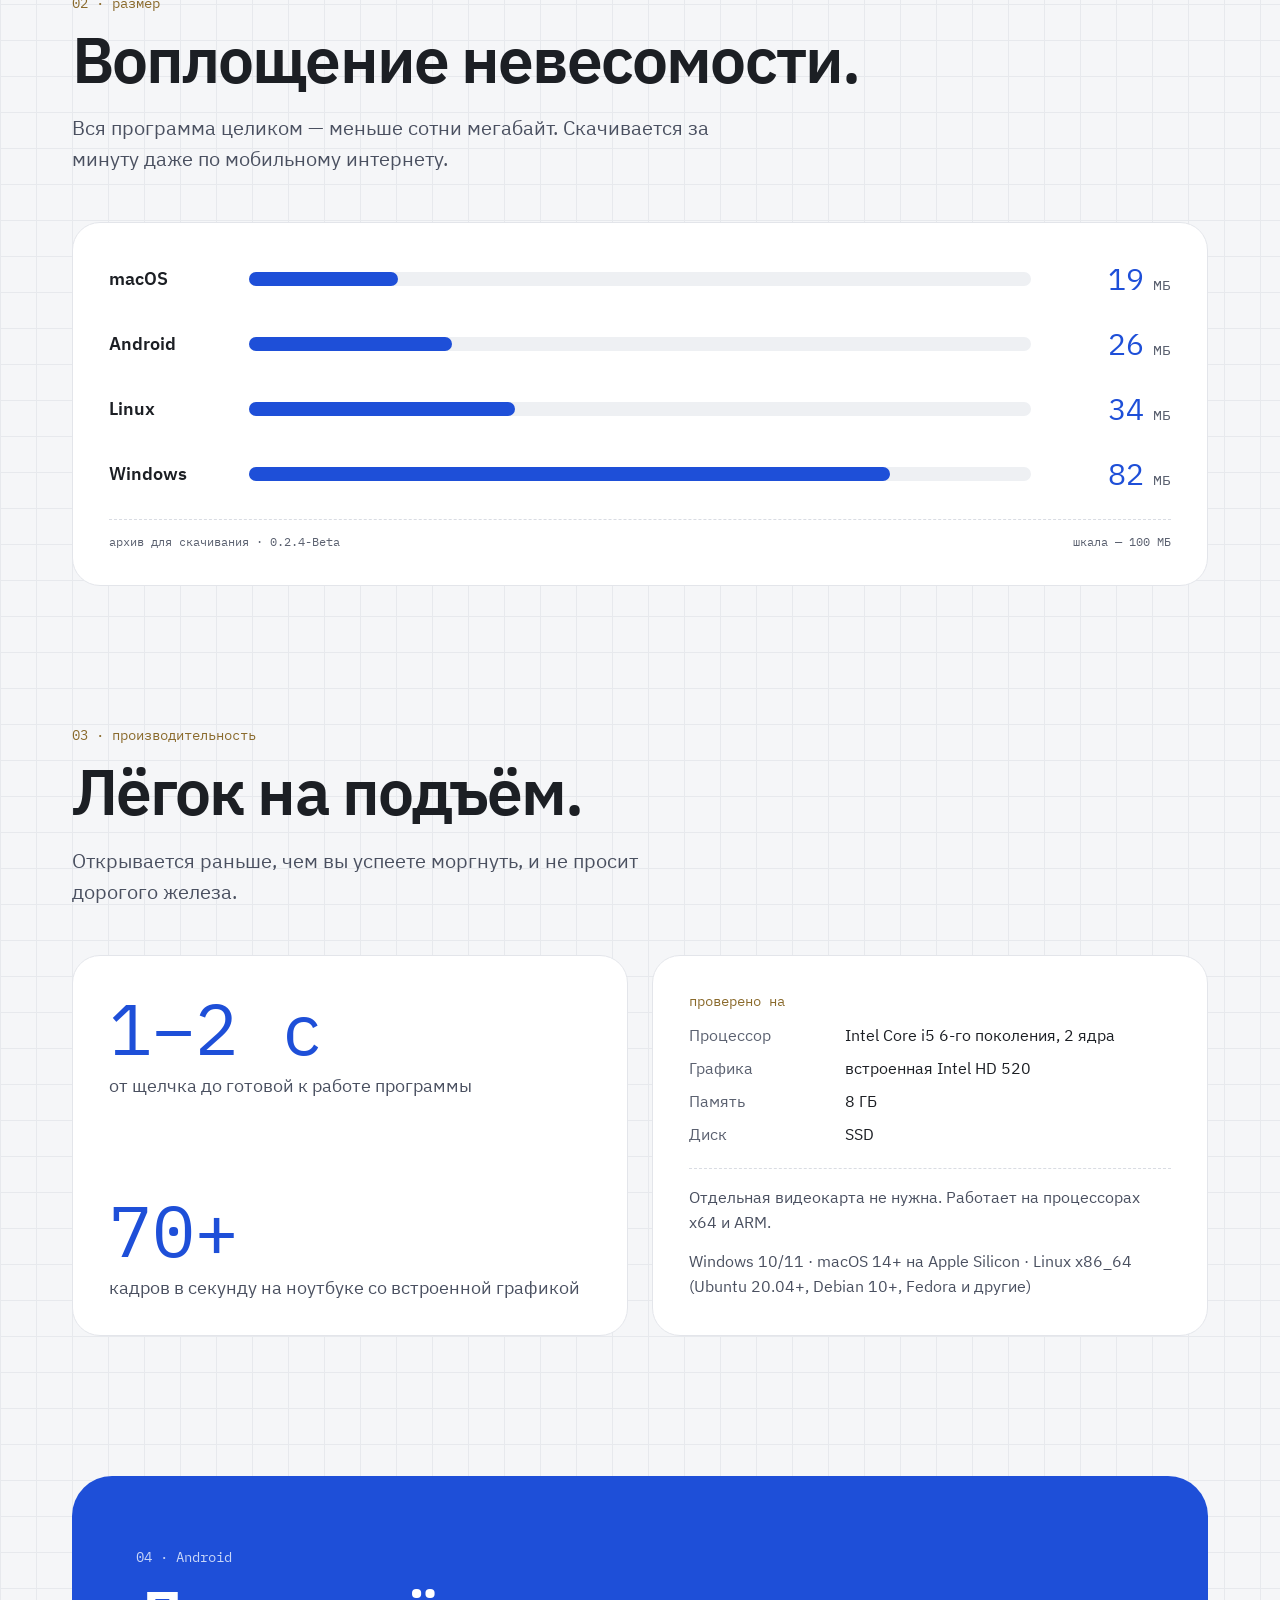
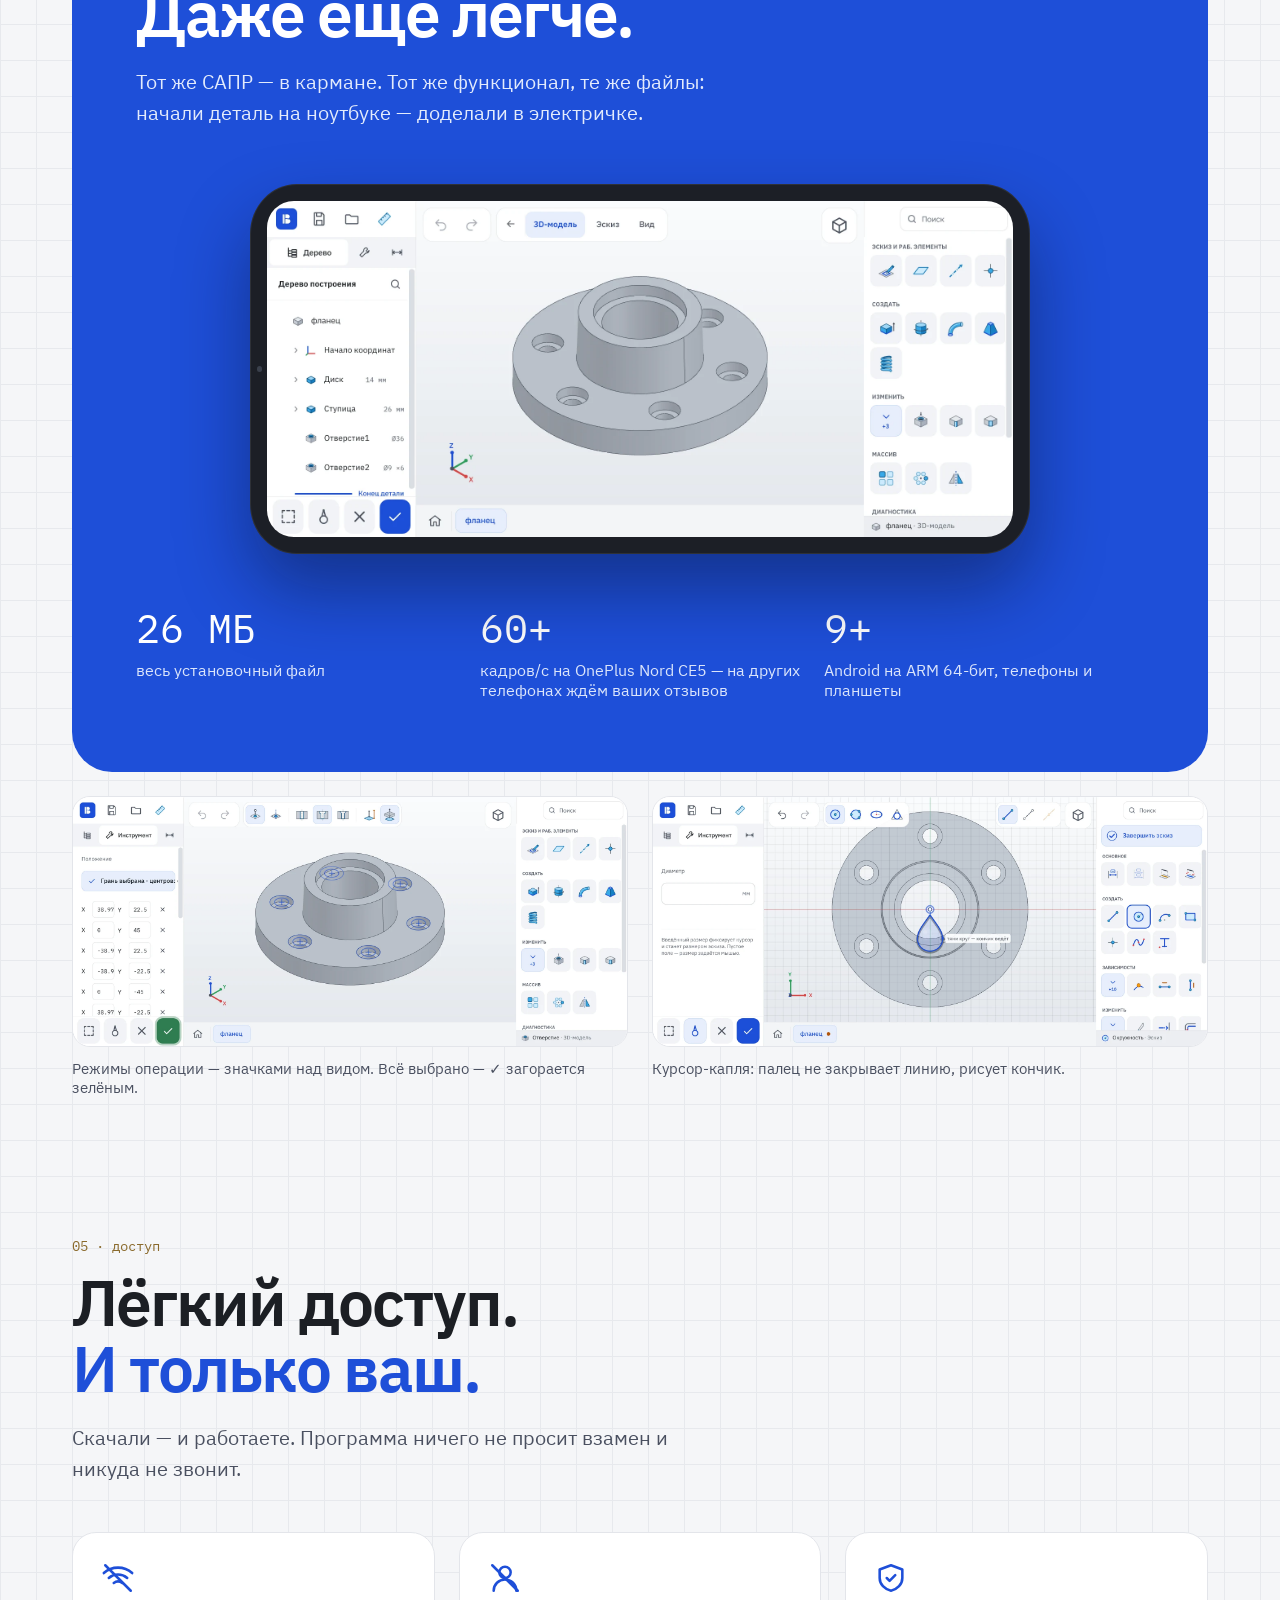
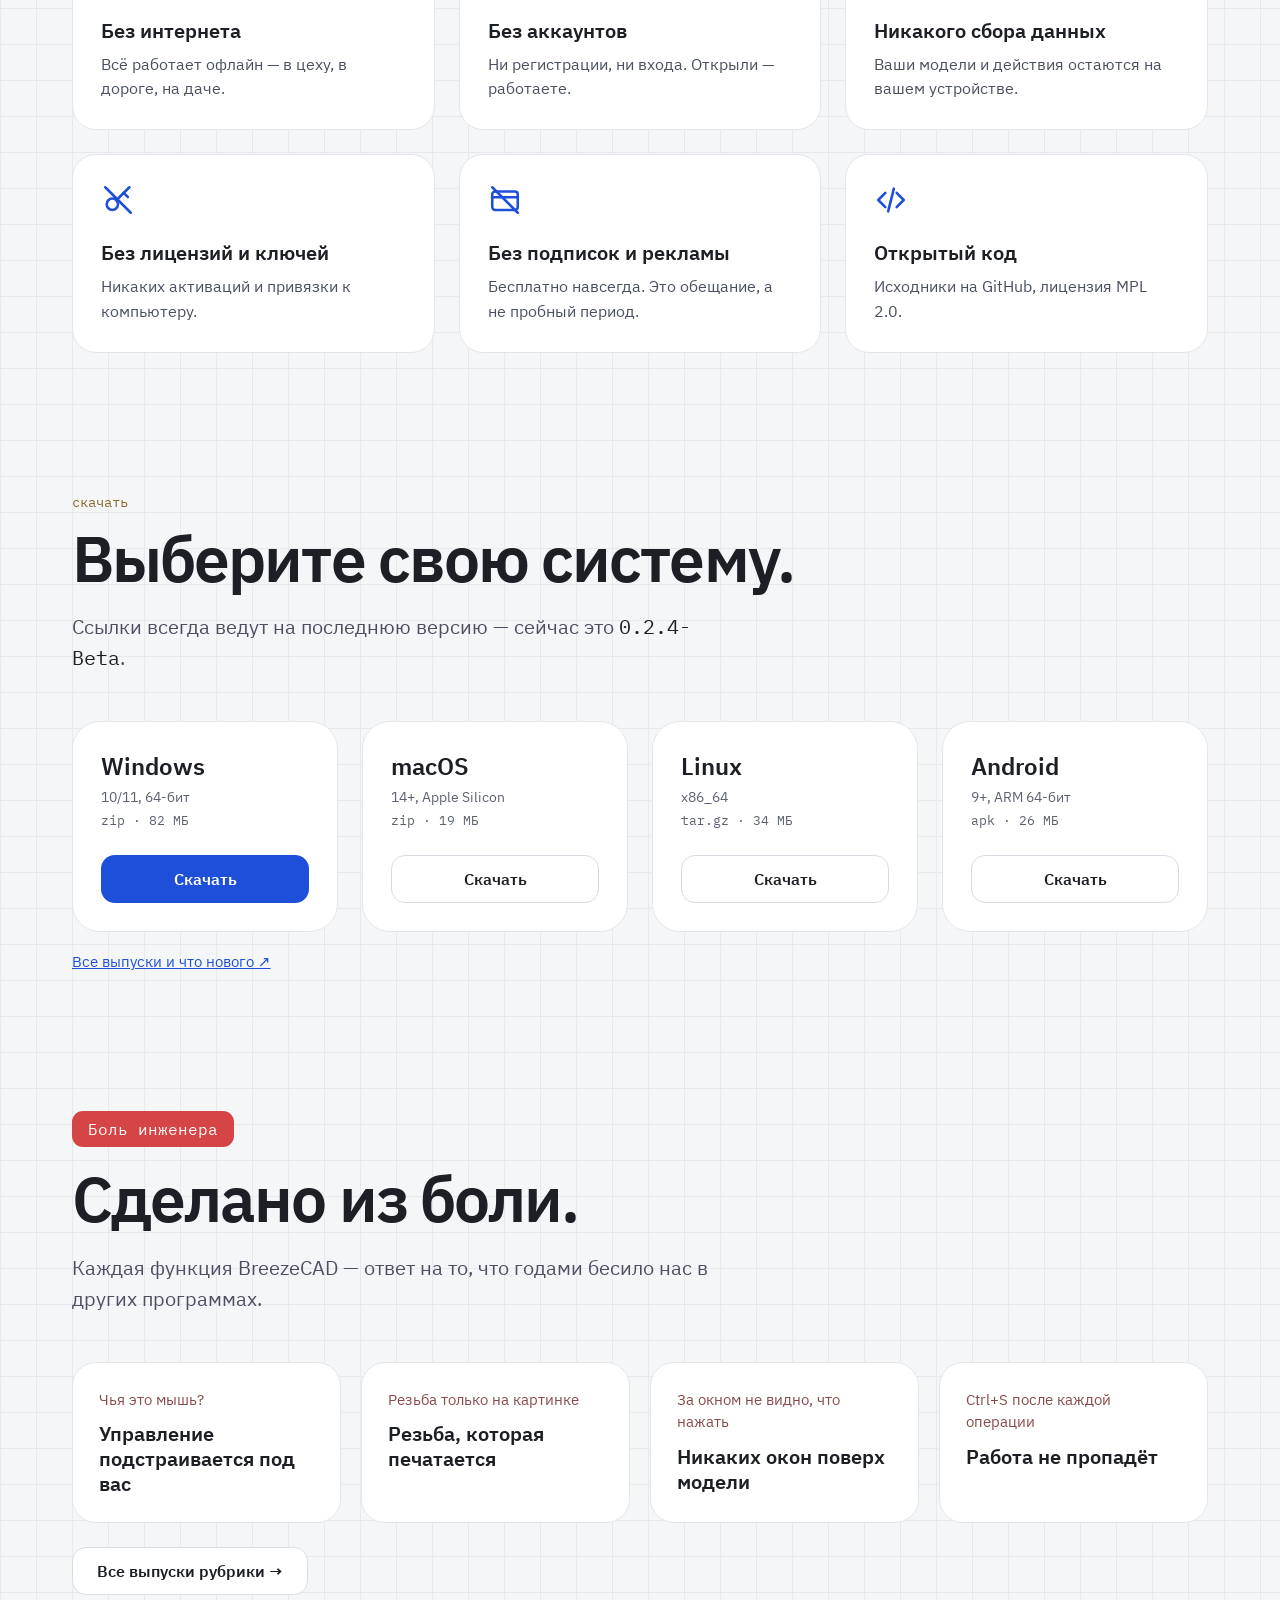
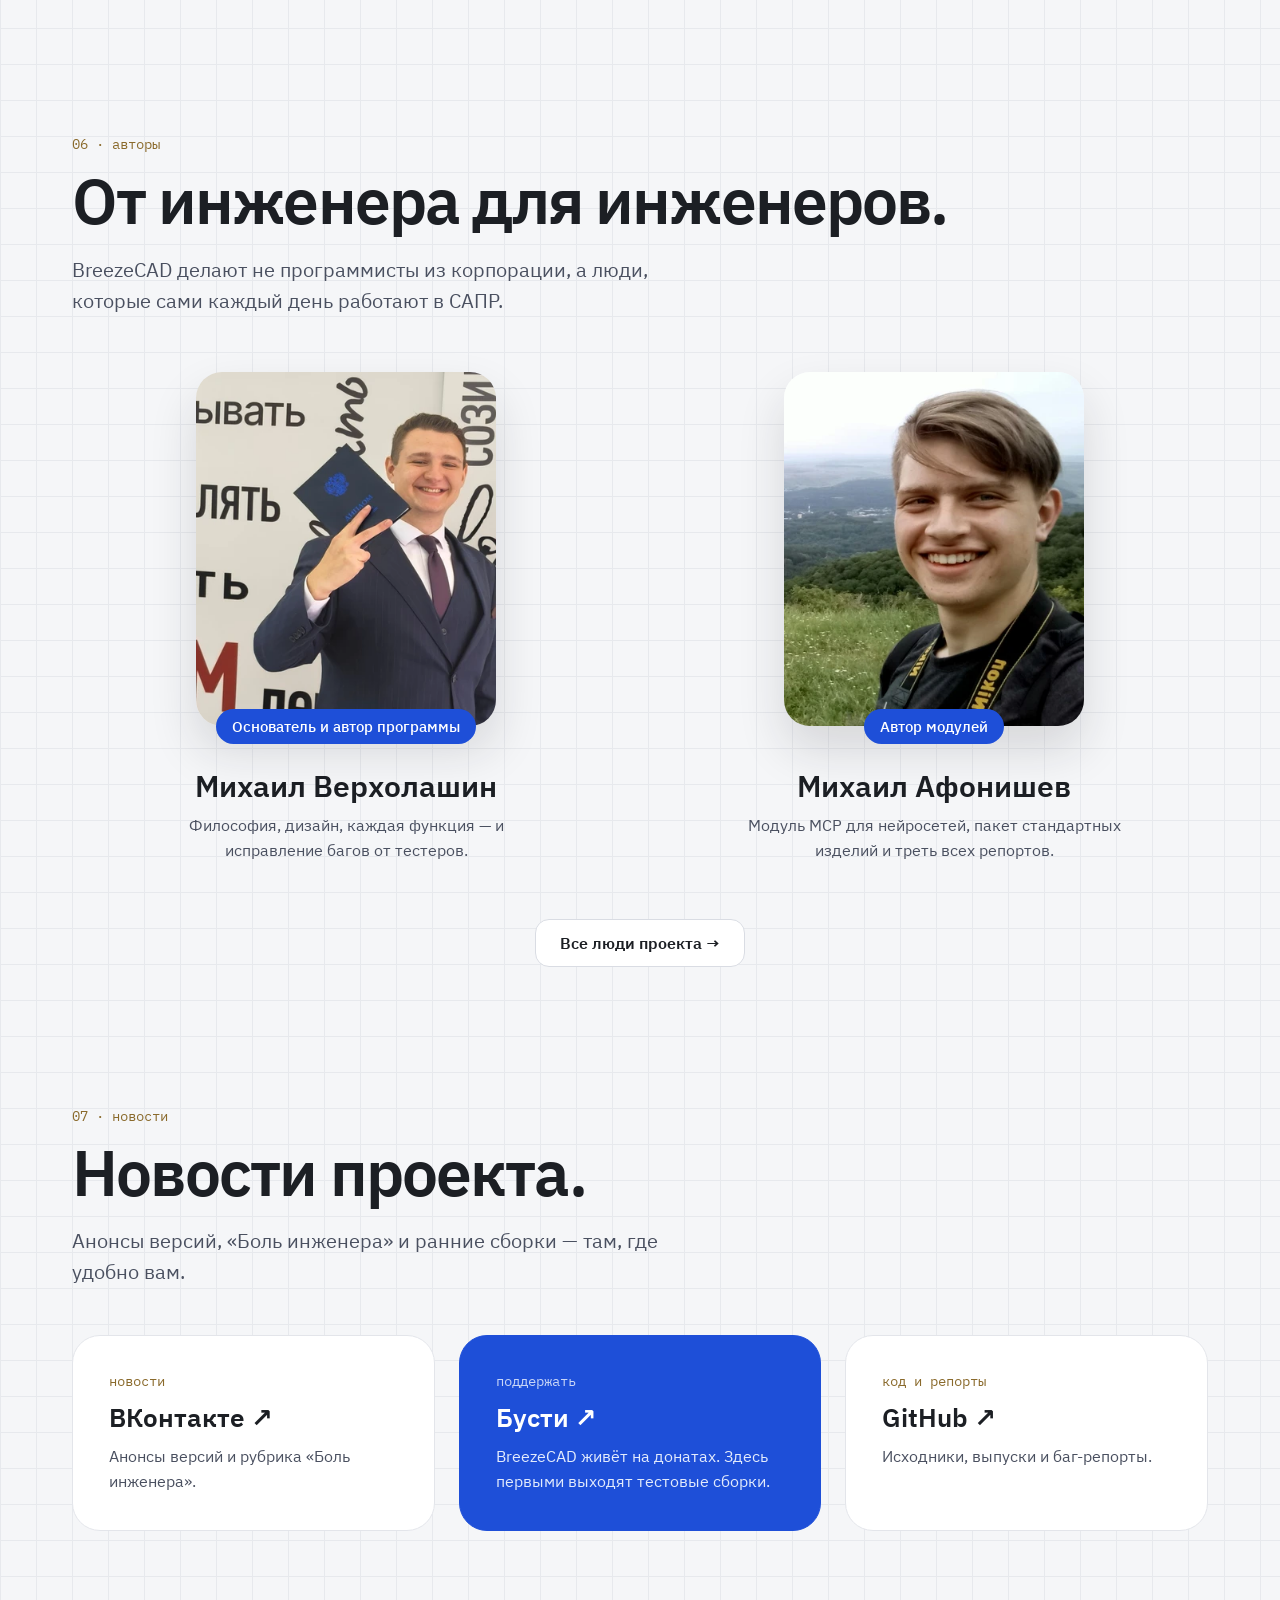
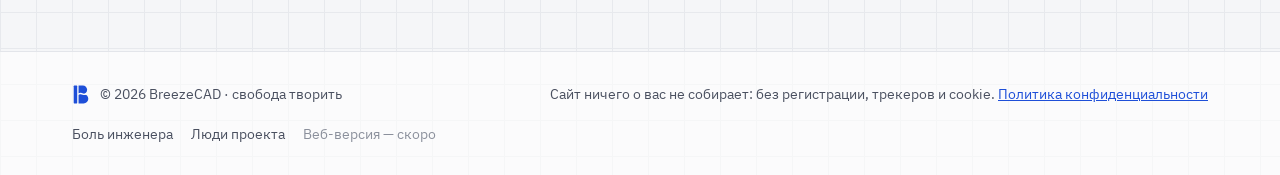
==== commit 29343d56: "Страницы «Боль инженера» и «Люди проекта» - pain.html: четыре выпуска рубрики (боль → решение, скрин" ====
--- a/index.html
+++ b/index.html
@@ -31,7 +31,9 @@
 .kick{margin:0;font:500 14px 'IBM Plex Mono',monospace;color:#8a6a2c}
 .h2{margin:14px 0 0;font-size:64px;line-height:1.04;letter-spacing:-0.03em;font-weight:700}
 .lead{margin:20px 0 0;font-size:20px;line-height:1.55;color:#4a5060;max-width:640px}
-.nav a{color:#1c1f24;text-decoration:none;font-size:15px;padding:10px 2px}
+.nav a{color:#1c1f24;text-decoration:none;font-size:15px;padding:10px 2px;white-space:nowrap}
+@media (max-width:1320px){.hide-mid{display:none!important}.nav-links{gap:18px!important}}
+@media (max-width:1100px){.nav-soon{display:none!important}}
 .nav a:hover{color:#1e4fd8}
 .btn{display:inline-flex;align-items:center;justify-content:center;gap:10px;min-height:48px;padding:0 24px;border-radius:14px;font-weight:600;font-size:16px;text-decoration:none;transition:transform .25s ease,background .25s ease,border-color .25s ease}
 .btn:hover{transform:translateY(-2px)}
@@ -39,6 +41,16 @@
 .btn-blue:hover{background:#163ea8;color:#fff}
 .btn-ghost{background:#fff;color:#1c1f24;border:1px solid #d9dce3}
 .btn-ghost:hover{color:#1e4fd8;border-color:#1e4fd8}
+.pain-pill{display:inline-flex;align-items:center;gap:8px;padding:7px 14px!important;border-radius:999px;background:#fff;border:1px solid #e3e5ea}
+.pain-pill::before{content:"";width:8px;height:8px;border-radius:50%;background:#d64545}
+.pain-teaser{display:grid;grid-template-columns:repeat(4,minmax(0,1fr));gap:20px;margin-top:48px}
+.pain-teaser a{display:flex;flex-direction:column;gap:10px;background:#fff;border:1px solid #e3e5ea;border-radius:24px;padding:26px;text-decoration:none;color:#1c1f24;transition:transform .25s ease,border-color .25s ease}
+.pain-teaser a:hover{transform:translateY(-3px);border-color:#f4d3d3;color:#1c1f24}
+.pain-teaser .p{font-size:15px;line-height:1.5;color:#8a4a4a}
+.pain-teaser .s{font-size:20px;font-weight:600;line-height:1.25}
+.redtag{display:inline-flex;align-items:center;min-height:36px;padding:0 16px;border-radius:11px;background:#d64545;color:#fff;font:500 16px 'IBM Plex Mono',monospace}
+.foot-nav{display:flex;gap:18px;flex-wrap:wrap;font-size:14px}
+.foot-nav a{color:#4a5060;text-decoration:none}.foot-nav a:hover{color:#1e4fd8}
 .card{background:#fff;border:1px solid #e3e5ea;border-radius:28px;padding:36px}
 .g2{display:grid;grid-template-columns:repeat(2,minmax(0,1fr));gap:24px}
 .g3{display:grid;grid-template-columns:repeat(3,minmax(0,1fr));gap:24px}
@@ -75,6 +87,7 @@
 .nav-links{display:none!important}
 .g4{grid-template-columns:repeat(2,minmax(0,1fr))}
 .g3{grid-template-columns:repeat(2,minmax(0,1fr))}
+.pain-teaser{grid-template-columns:repeat(2,minmax(0,1fr))}
 .step-row{grid-template-columns:minmax(0,1fr);gap:24px}
 .step-row.flip .step-text{order:0}
 .h2{font-size:48px}
@@ -82,7 +95,7 @@
 }
 @media (max-width:600px){
 .wrap{padding:0 16px}
-.g2,.g3,.g4{grid-template-columns:minmax(0,1fr)}
+.g2,.g3,.g4,.pain-teaser{grid-template-columns:minmax(0,1fr)}
 .lang,.hide-sm{display:none!important}
 .h2{font-size:38px}
 .hero-h{font-size:46px!important}
@@ -107,13 +120,14 @@
 <a href="#top" style="display: flex; align-items: center; gap: 10px; text-decoration: none; color: #1c1f24; flex-shrink: 0" aria-label="BreezeCAD — свобода творить, наверх">
 <img src="assets/mark.svg" width="24" height="28" alt="">
 <span class="wordmark" style="font-size: 19px; font-weight: 700; letter-spacing: -0.01em">Breeze<span style="font-weight: 400; color: #6b7182">CAD</span></span>
-<span class="hide-sm" style="font-size: 15px; color: #5b6170">— свобода творить</span>
+<span class="hide-sm hide-mid" style="font-size: 15px; color: #5b6170">— свобода творить</span>
 </a>
 <nav class="nav nav-links" style="display: flex; align-items: center; gap: 24px" aria-label="Разделы">
 <a href="#interface">Интерфейс</a>
 <a href="#android">Android</a>
-<a href="#authors">Авторы</a>
-<span style="color: #8b909c; font-size: 15px; padding: 10px 2px">Веб-версия <span class="mono" style="font-size: 11px; padding: 2px 6px; border-radius: 6px; background: #eceef2; color: #5b6170">скоро</span></span>
+<a href="pain.html" class="pain-pill">Боль инженера</a>
+<a href="people.html">Люди проекта</a>
+<span class="nav-soon" style="color: #8b909c; font-size: 15px; padding: 10px 2px; white-space: nowrap">Веб-версия <span class="mono" style="font-size: 11px; padding: 2px 6px; border-radius: 6px; background: #eceef2; color: #5b6170">скоро</span></span>
 <a href="https://vk.ru/breezecad" target="_blank" rel="noopener">Новости ↗</a>
 </nav>
 <div style="display: flex; align-items: center; gap: 10px; flex-shrink: 0">
@@ -251,6 +265,19 @@
 <p class="rv" style="margin: 20px 0 0; font-size: 15px; color: #5b6170"><a href="https://github.com/MikeVerx/breezecad/releases" target="_blank" rel="noopener">Все выпуски и что нового ↗</a></p>
 </section>
 
+<section id="pain" class="wrap sec">
+<span class="redtag rv">Боль инженера</span>
+<h2 class="h2 rv" style="margin-top:18px">Сделано из боли.</h2>
+<p class="lead rv">Каждая функция BreezeCAD — ответ на то, что годами бесило нас в других программах.</p>
+<div class="pain-teaser">
+<a class="rv" href="pain.html#controls"><span class="p">Чья это мышь?</span><span class="s">Управление подстраивается под вас</span></a>
+<a class="rv" href="pain.html#thread"><span class="p">Резьба только на картинке</span><span class="s">Резьба, которая печатается</span></a>
+<a class="rv" href="pain.html#windows"><span class="p">За окном не видно, что нажать</span><span class="s">Никаких окон поверх модели</span></a>
+<a class="rv" href="pain.html#autosave"><span class="p">Ctrl+S после каждой операции</span><span class="s">Работа не пропадёт</span></a>
+</div>
+<p class="rv" style="margin:24px 0 0"><a class="btn btn-ghost" href="pain.html">Все выпуски рубрики →</a></p>
+</section>
+
 <section id="authors" class="wrap sec">
 <p class="kick rv">06 · авторы</p>
 <h2 class="h2 rv">От инженера для инженеров.</h2>
@@ -273,6 +300,7 @@
 <p style="margin: 0; max-width: 400px; color: #4a5060; line-height: 1.55">Модуль MCP для нейросетей, пакет стандартных изделий и треть всех репортов.</p>
 </div>
 </div>
+<div class="rv" style="margin-top:56px;text-align:center"><a class="btn btn-ghost" href="people.html">Все люди проекта →</a></div>
 </section>
 
 <section id="news" class="wrap sec" style="padding-bottom: 120px">
@@ -293,7 +321,7 @@
 <span style="font-size: 14px; color: #4a5060">© 2026 BreezeCAD · свобода творить</span>
 </div>
 <p style="margin: 0; font-size: 14px; color: #4a5060">Сайт ничего о вас не собирает: без регистрации, трекеров и cookie. <a href="privacy.html">Политика конфиденциальности</a></p>
-<span class="mono" style="font-size: 13px; color: #5b6170">веб-версия — скоро</span>
+<nav class="foot-nav" aria-label="Страницы"><a href="pain.html">Боль инженера</a><a href="people.html">Люди проекта</a><span style="color:#8b909c">Веб-версия — скоро</span></nav>
 </div>
 </footer>
 
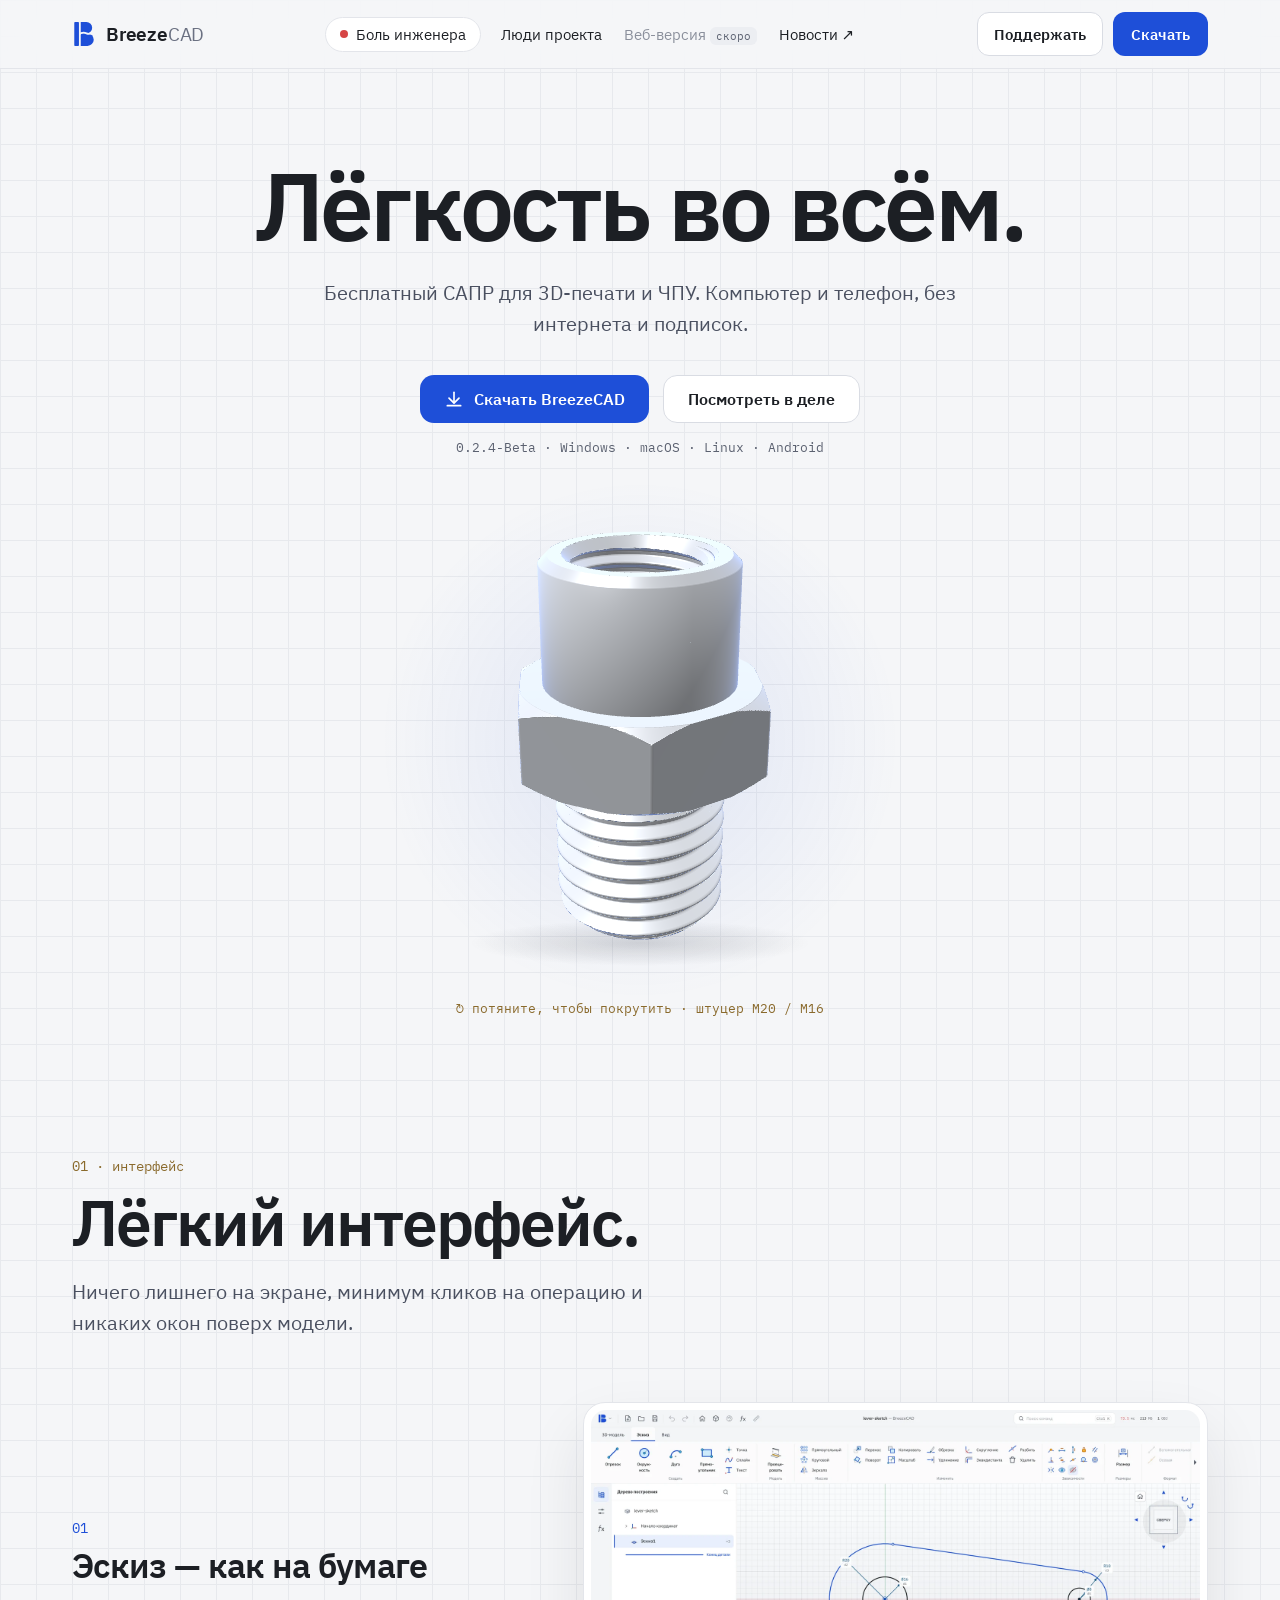
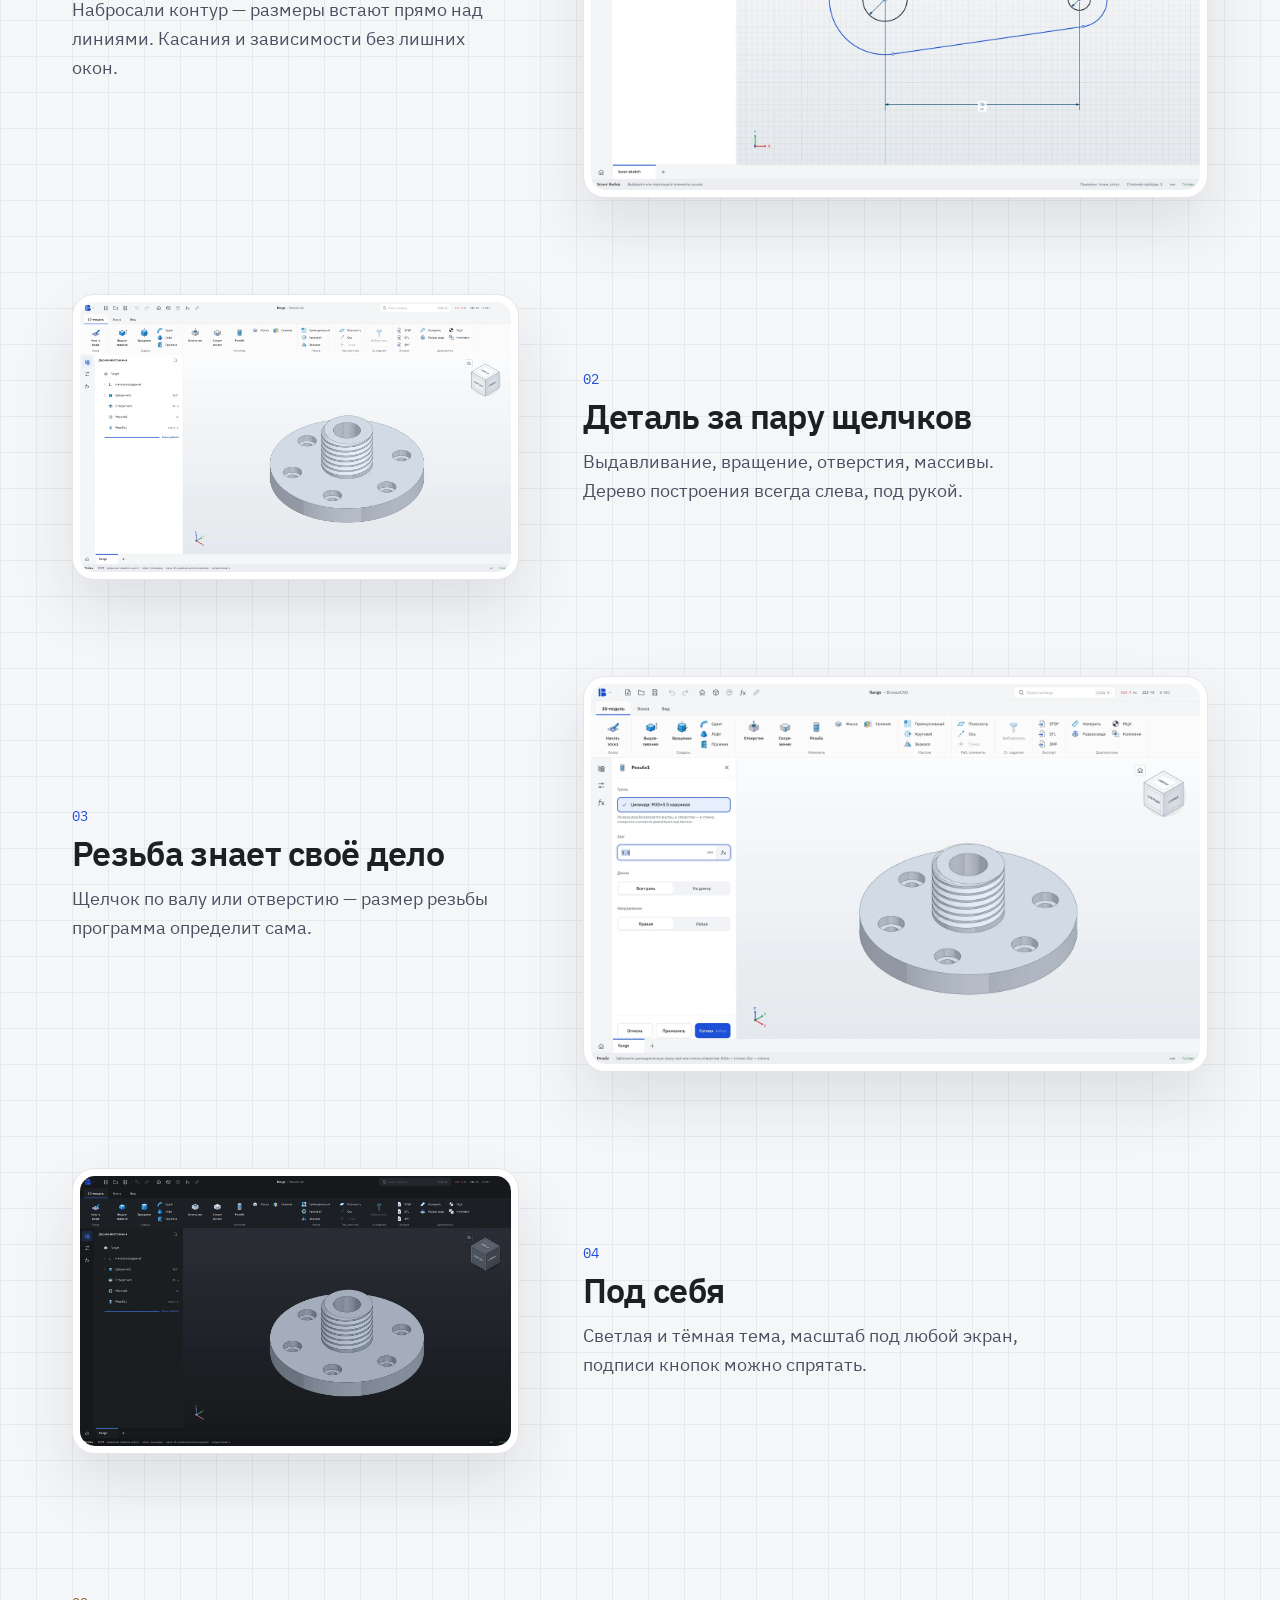
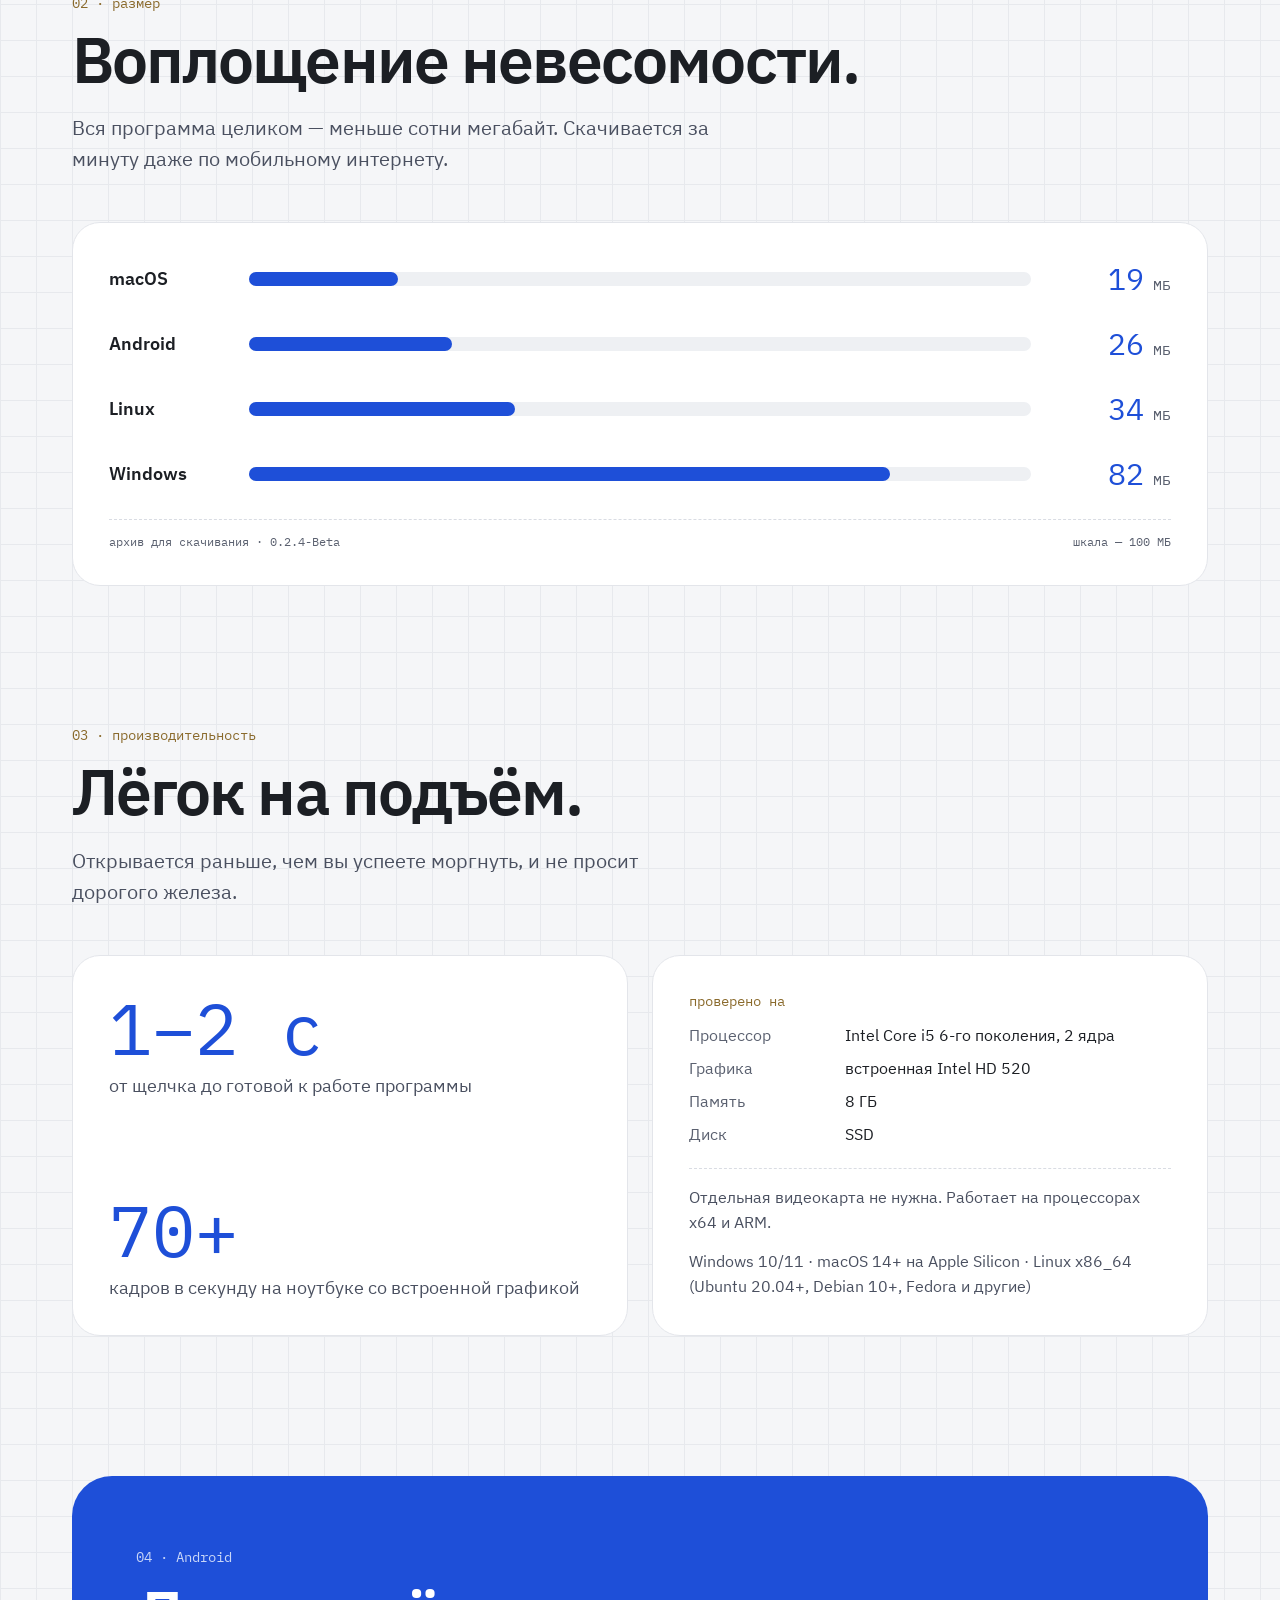
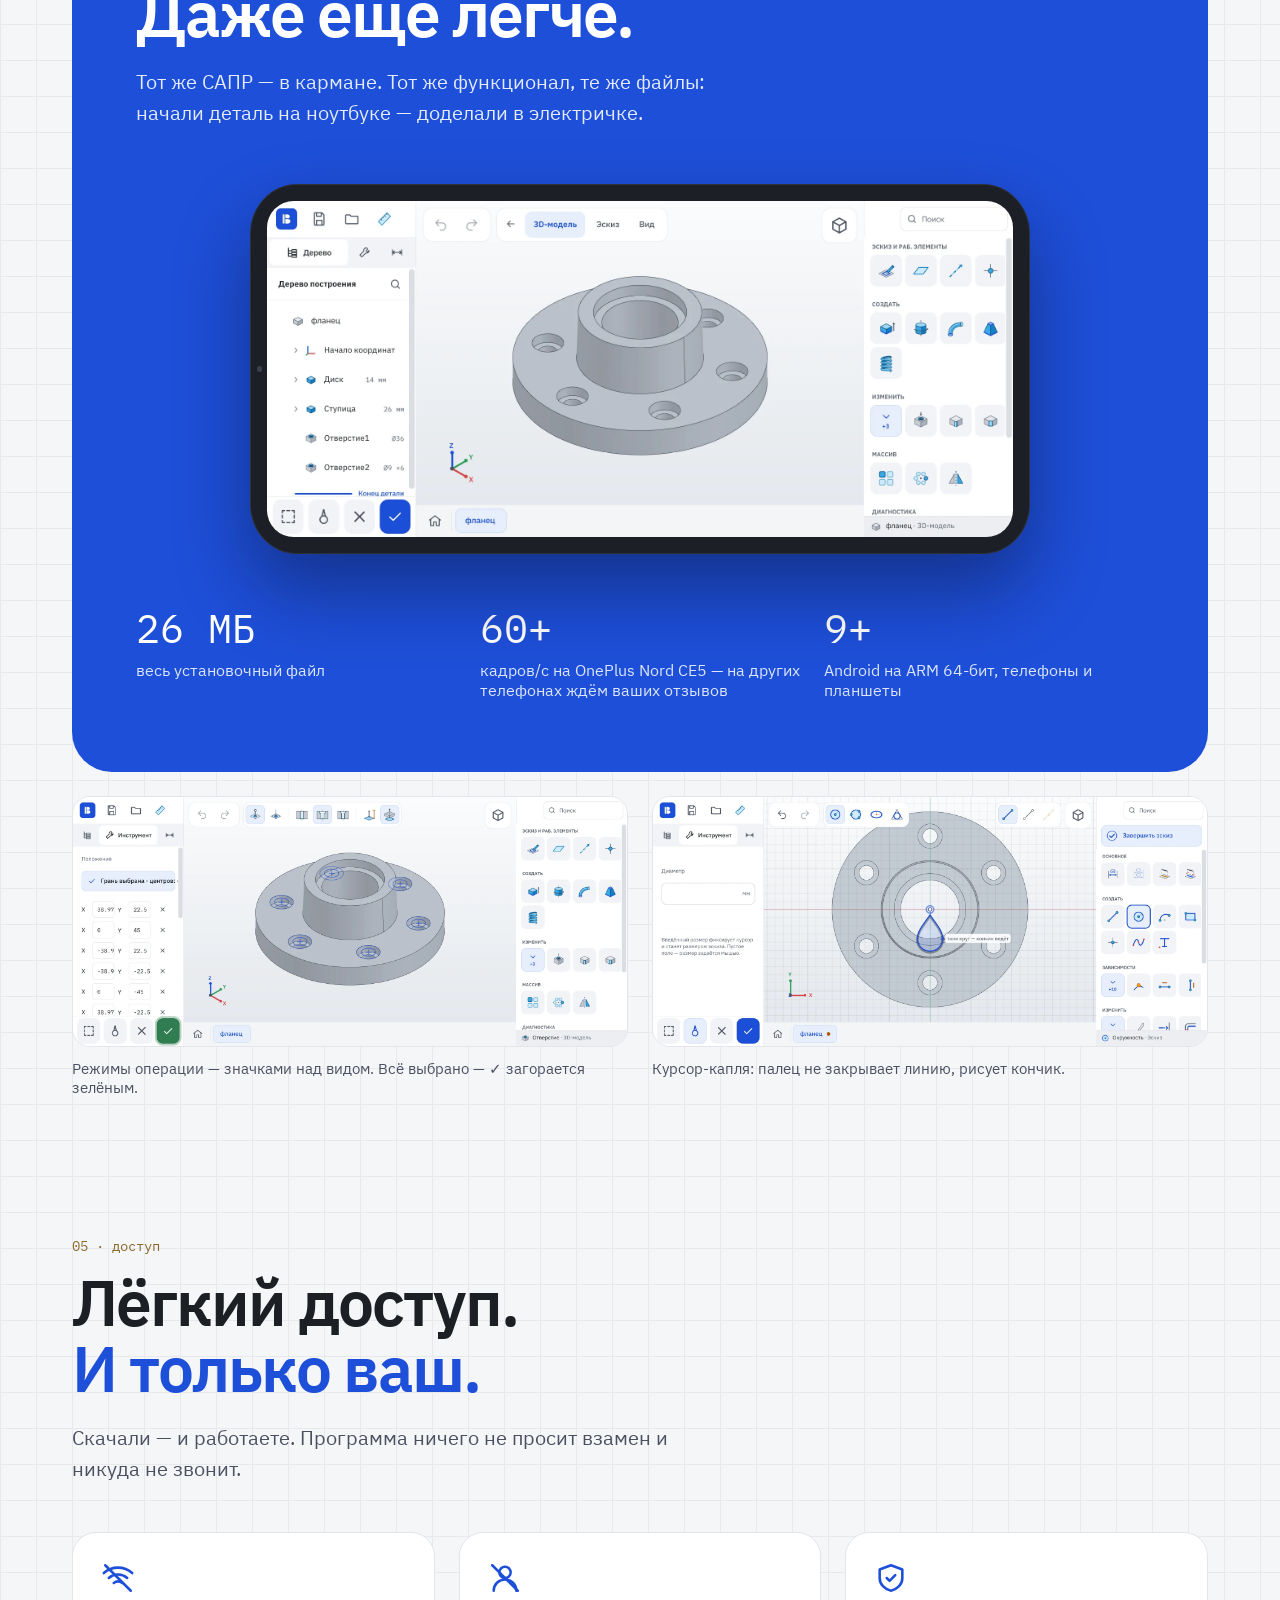
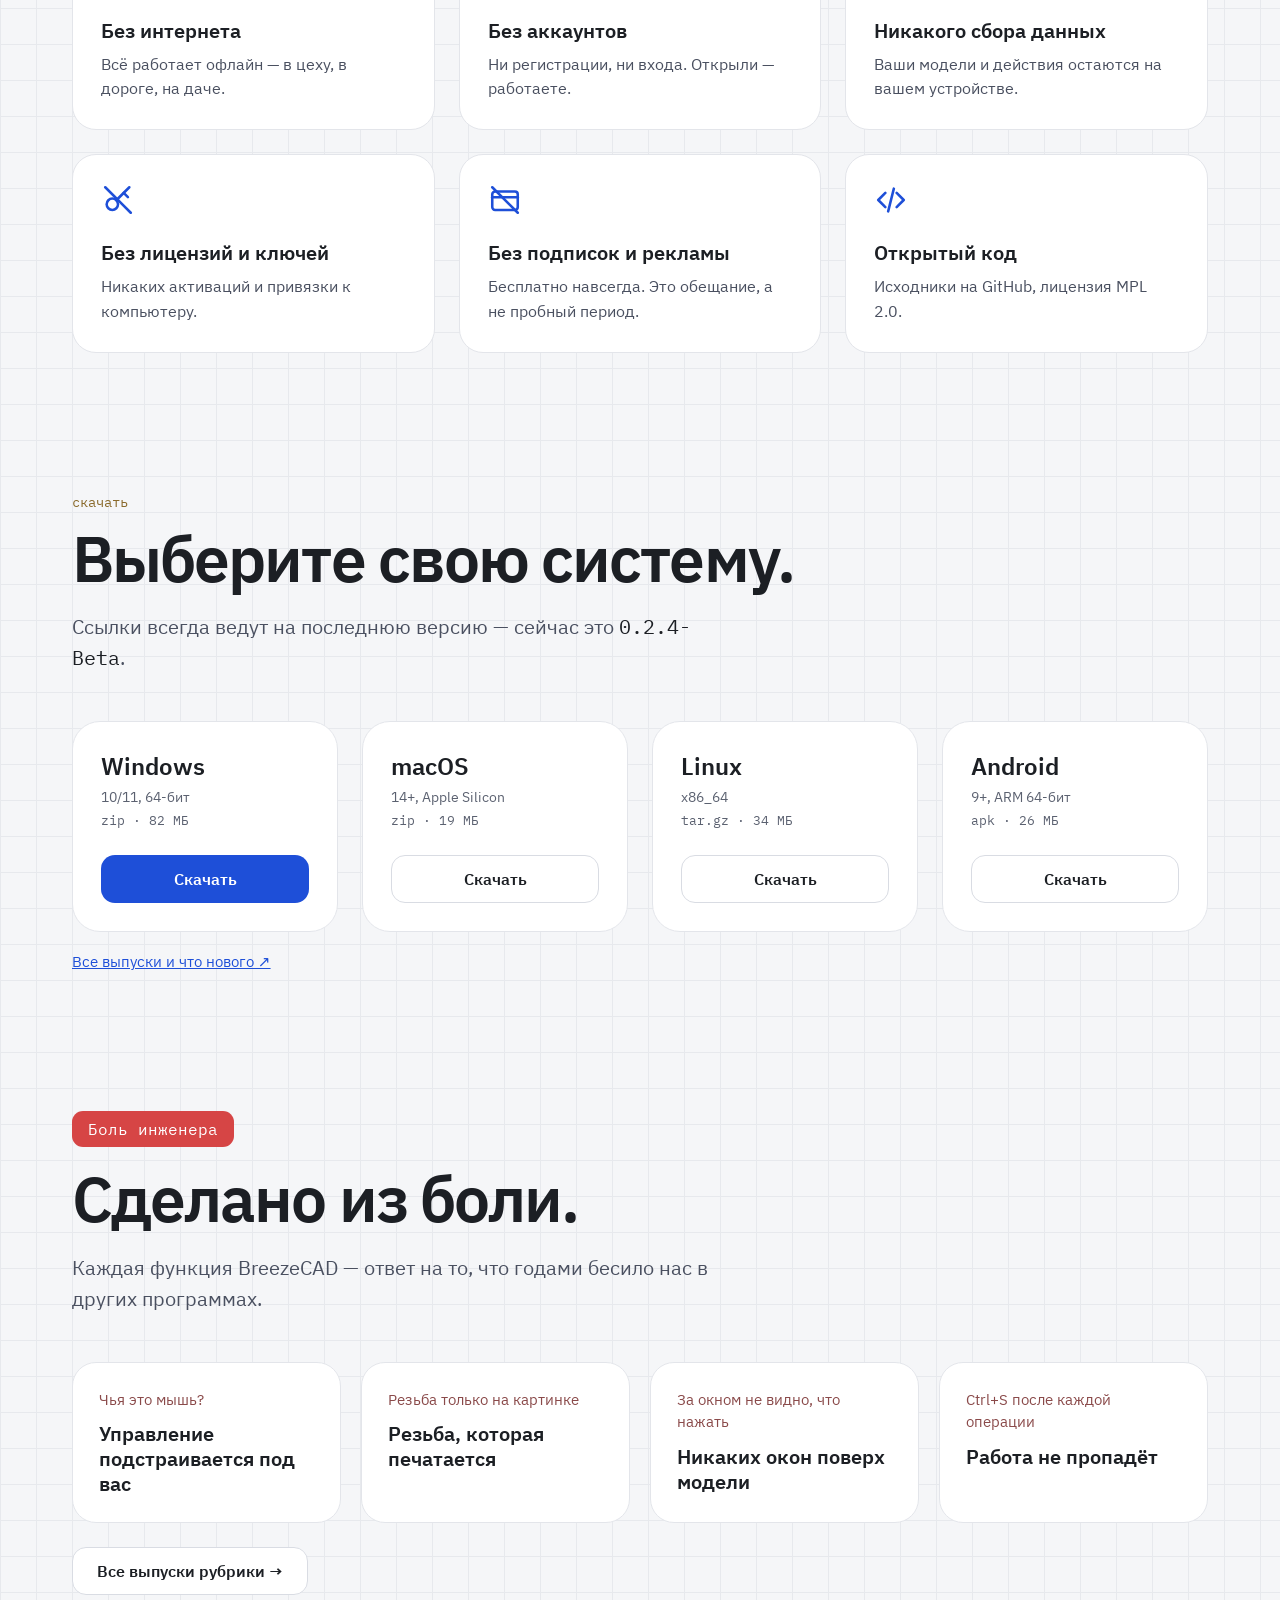
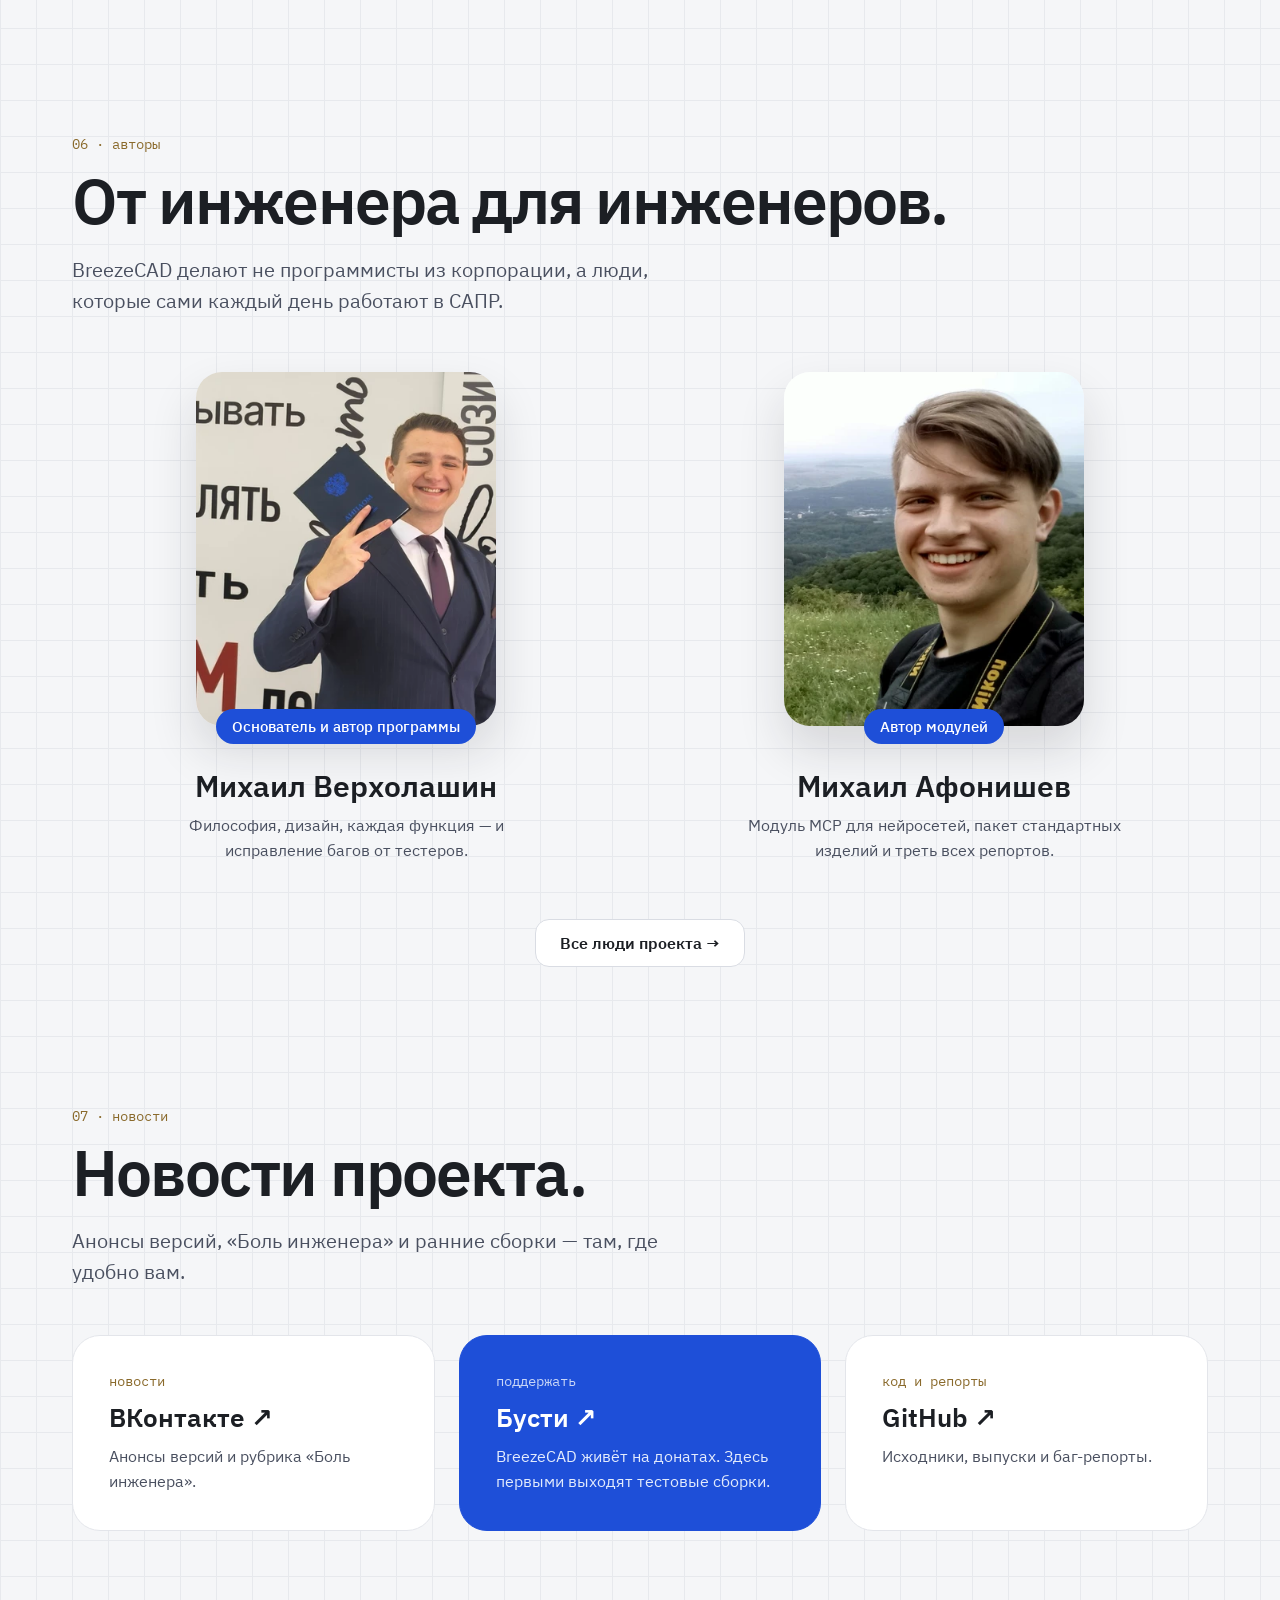
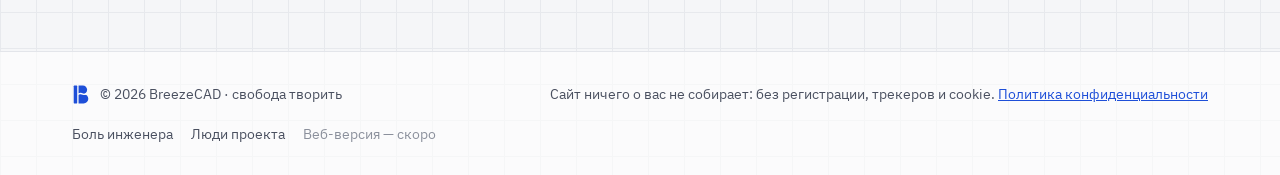
==== commit ddbc5f7f: "Шапка: убраны якоря «Интерфейс» и «Android» Co-Authored-By: Claude Opus 5.5 <noreply@anthropic.com> " ====
--- a/index.html
+++ b/index.html
@@ -123,8 +123,6 @@
 <span class="hide-sm hide-mid" style="font-size: 15px; color: #5b6170">— свобода творить</span>
 </a>
 <nav class="nav nav-links" style="display: flex; align-items: center; gap: 24px" aria-label="Разделы">
-<a href="#interface">Интерфейс</a>
-<a href="#android">Android</a>
 <a href="pain.html" class="pain-pill">Боль инженера</a>
 <a href="people.html">Люди проекта</a>
 <span class="nav-soon" style="color: #8b909c; font-size: 15px; padding: 10px 2px; white-space: nowrap">Веб-версия <span class="mono" style="font-size: 11px; padding: 2px 6px; border-radius: 6px; background: #eceef2; color: #5b6170">скоро</span></span>
